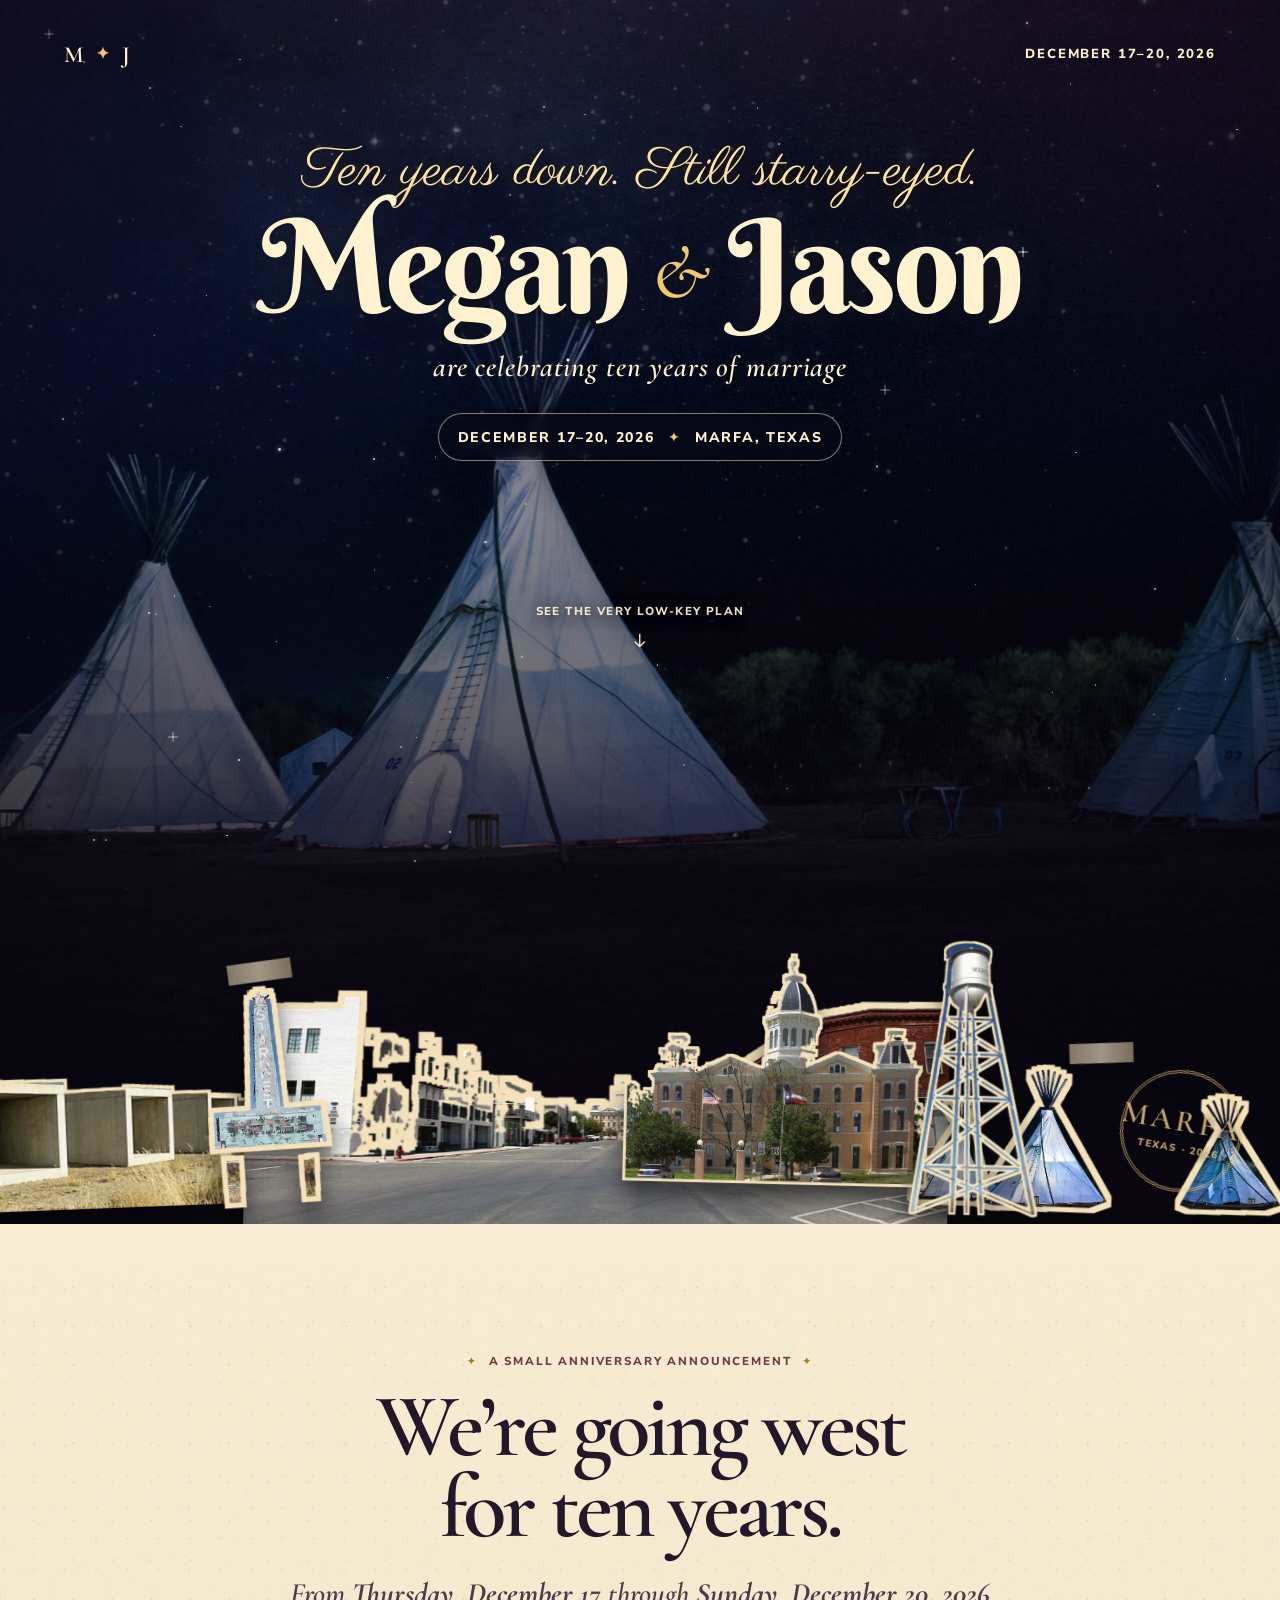
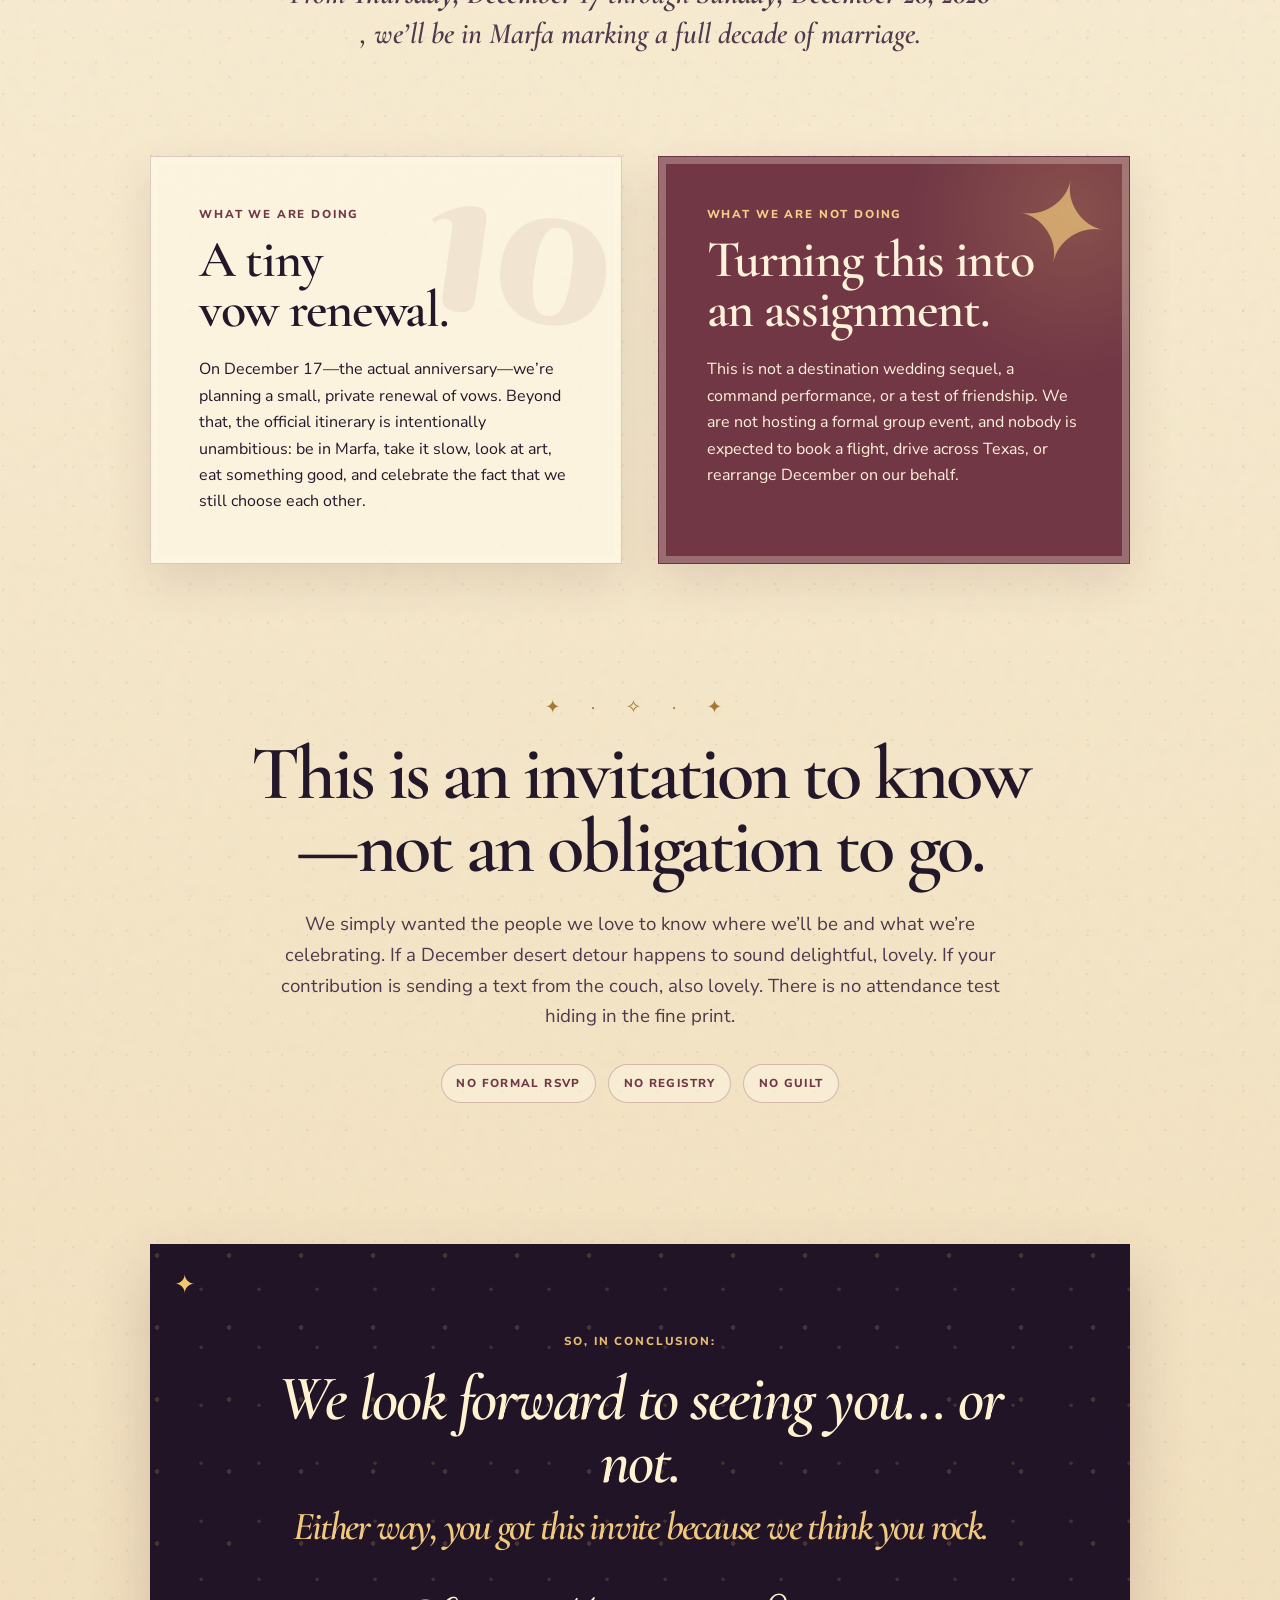
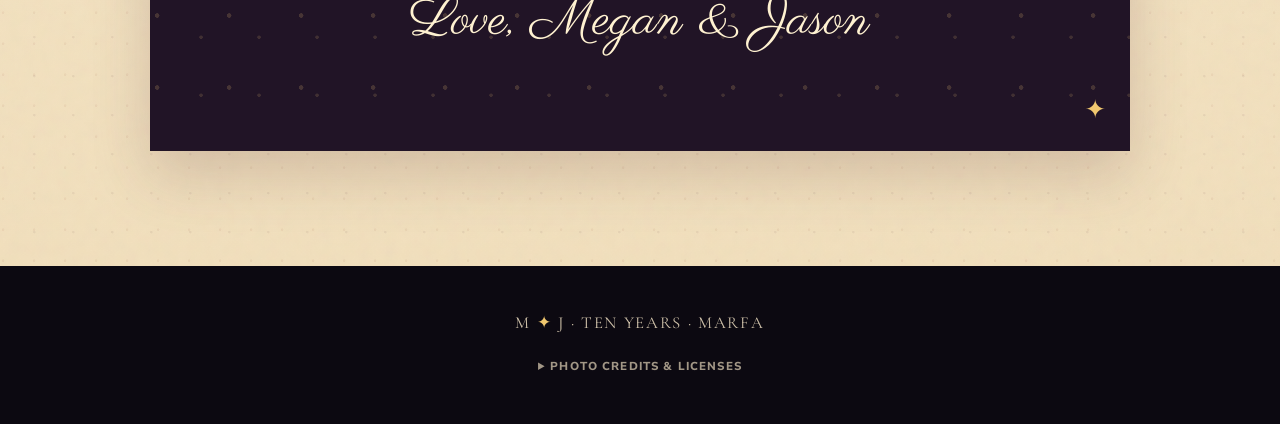
==== index.html @ 86a92922 "Add files via upload" ====
<!doctype html>
<html lang="en">
  <head>
    <meta charset="UTF-8" />
    <meta name="viewport" content="width=device-width, initial-scale=1" />
    <meta
      name="description"
      content="Megan and Jason are marking ten years of marriage in Marfa, Texas, December 17–20, 2026."
    />
    <meta name="theme-color" content="#090915" />
    <meta property="og:title" content="Megan + Jason — 10 Years" />
    <meta
      property="og:description"
      content="Ten years down. Still starry-eyed. December 17–20, 2026 in Marfa, Texas."
    />
    <meta property="og:type" content="website" />
    <title>Megan + Jason | Ten Years</title>

    <link rel="icon" href="assets/favicon.svg" type="image/svg+xml" />
    <link rel="preload" as="image" href="assets/marfa-night-sky.jpg" fetchpriority="high" />
    <link rel="preconnect" href="https://fonts.googleapis.com" />
    <link rel="preconnect" href="https://fonts.gstatic.com" crossorigin />
    <link
      href="https://fonts.googleapis.com/css2?family=Berkshire+Swash&family=Cormorant+Garamond:ital,wght@0,500;0,600;1,500;1,600&family=Nunito+Sans:wght@400;600;700;800&family=Parisienne&display=swap"
      rel="stylesheet"
    />
    <link rel="stylesheet" href="styles.css" />

    <noscript>
      <style>
        .landmark-stage .landmark,
        .landmark-stage .postcard-stamp,
        [data-reveal] {
          opacity: 1 !important;
          transform: none !important;
        }

        .landmark-hint {
          display: none !important;
        }
      </style>
    </noscript>
    <script src="script.js" defer></script>
  </head>
<body>
 <a class="skip-link" href="#announcement">
  Skip to the announcement
 </a>
 <div class="site-shell">
  <header aria-labelledby="hero-title" class="hero" id="top">
   <div aria-hidden="true" class="hero__photo">
   </div>
   <div aria-hidden="true" class="hero__veil">
   </div>
   <div aria-hidden="true" class="stars" id="stars">
   </div>
   <div aria-hidden="true" class="shooting-star-layer" id="shootingStarLayer">
   </div>
   <nav aria-label="Page navigation" class="mini-nav">
    <a aria-label="Megan and Jason, back to top" class="monogram" href="#top">
     M
     <span aria-hidden="true">
      ✦
     </span>
     J
    </a>
    <a class="mini-nav__date" href="#announcement">
     December 17&ndash;20, 2026
    </a>
   </nav>
   <div class="hero__copy">
    <p class="kicker">
     Ten years down. Still starry-eyed.
    </p>
    <h1 id="hero-title">
     <span>
      Megan
     </span>
     <span aria-hidden="true" class="ampersand">
      &amp;
     </span>
     <span>
      Jason
     </span>
    </h1>
    <p class="hero__subtitle">
     are celebrating ten years of marriage
    </p>
    <p class="date-pill">
     <span>
      December 17&ndash;20, 2026
     </span>
     <span aria-hidden="true" class="date-pill__star">
      ✦
     </span>
     <span>
      Marfa, Texas
     </span>
    </p>
   </div>
   <button class="scroll-cue" data-scroll-to="announcement" type="button">
    <span>
     See the very low-key plan
    </span>
    <svg aria-hidden="true" viewBox="0 0 24 24">
     <path d="M12 5v13M7 13l5 5 5-5">
     </path>
    </svg>
   </button>
   <div aria-label="A vintage postcard collage made from photographs of Marfa's concrete works, Stardust Motel sign, downtown, Presidio County Courthouse, water tower, and El Cosmico teepees." class="landmark-stage" id="landmarkStage" role="img">
    <p class="landmark-hint">
     Scroll a little. Marfa is shy.
    </p>
    <div aria-hidden="true" class="collage-haze">
    </div>
    <figure class="landmark landmark--concrete" style="--delay: 40ms; --rotation: -2.2deg; --enter-x: -120px; --enter-y: 42px;">
     <img alt="" decoding="async" height="355" src="assets/landmarks/concrete.webp" width="960"/>
    </figure>
    <figure class="landmark landmark--downtown" style="--delay: 150ms; --rotation: 0.7deg; --enter-x: 0px; --enter-y: 130px;">
     <img alt="" decoding="async" height="370" src="assets/landmarks/downtown.webp" width="960"/>
    </figure>
    <figure class="landmark landmark--stardust landmark--taped" style="--delay: 300ms; --rotation: -3.8deg; --enter-x: -55px; --enter-y: 120px;">
     <img alt="" decoding="async" height="426" src="assets/landmarks/stardust.webp" width="263"/>
    </figure>
    <figure class="landmark landmark--courthouse" style="--delay: 390ms; --rotation: 1.4deg; --enter-x: 35px; --enter-y: 105px;">
     <img alt="" decoding="async" height="876" src="assets/landmarks/courthouse.webp" width="1137"/>
    </figure>
    <figure class="landmark landmark--teepees landmark--taped" style="--delay: 500ms; --rotation: 2.1deg; --enter-x: 110px; --enter-y: 75px;">
     <img alt="" decoding="async" height="322" src="assets/landmarks/teepees.webp" width="736"/>
    </figure>
    <figure class="landmark landmark--water" style="--delay: 610ms; --rotation: 1.5deg; --enter-x: 70px; --enter-y: -90px;">
     <img alt="" decoding="async" height="1284" src="assets/landmarks/water-tower.webp" width="629"/>
    </figure>
    <div aria-hidden="true" class="postcard-stamp">
     <span>
      MARFA
     </span>
     <small>
      TEXAS &middot; 2026
     </small>
    </div>
   </div>
  </header>
  <main class="announcement" id="announcement">
   <div aria-hidden="true" class="paper-speckles">
   </div>
   <section class="announcement__intro content-wrap" data-reveal="">
    <p class="eyebrow">
     <span aria-hidden="true">
      ✦
     </span>
     A small anniversary announcement
     <span aria-hidden="true">
      ✦
     </span>
    </p>
    <h2>
     We&rsquo;re going west for ten years.
    </h2>
    <p class="lede">
     From
     <strong>
      Thursday, December 17
     </strong>
     through
     <strong>
      Sunday, December 20, 2026
     </strong>
     ,
            we&rsquo;ll be in Marfa marking a full decade of marriage.
    </p>
   </section>
   <section aria-label="Anniversary plans" class="plan-grid content-wrap">
    <article class="plan-card plan-card--yes" data-reveal="">
     <div aria-hidden="true" class="plan-card__number">
      10
     </div>
     <p class="plan-card__label">
      What we are doing
     </p>
     <h3>
      A tiny vow renewal.
     </h3>
     <p>
      On December 17&mdash;the actual anniversary&mdash;we&rsquo;re planning a small, private renewal of vows.
              Beyond that, the official itinerary is intentionally unambitious: be in Marfa, take it slow,
              look at art, eat something good, and celebrate the fact that we still choose each other.
     </p>
    </article>
    <article class="plan-card plan-card--no" data-reveal="">
     <div aria-hidden="true" class="plan-card__sparkle">
      ✦
     </div>
     <p class="plan-card__label">
      What we are not doing
     </p>
     <h3>
      Turning this into an assignment.
     </h3>
     <p>
      This is not a destination wedding sequel, a command performance, or a test of friendship.
              We are not hosting a formal group event, and nobody is expected to book a flight, drive across
              Texas, or rearrange December on our behalf.
     </p>
    </article>
   </section>
   <section class="no-pressure content-wrap" data-reveal="">
    <div aria-hidden="true" class="no-pressure__ornament">
     ✦ &middot; ✧ &middot; ✦
    </div>
    <h2>
     This is an invitation to know&mdash;not an obligation to go.
    </h2>
    <p>
     We simply wanted the people we love to know where we&rsquo;ll be and what we&rsquo;re celebrating.
            If a December desert detour happens to sound delightful, lovely. If your contribution is sending
            a text from the couch, also lovely. There is no attendance test hiding in the fine print.
    </p>
    <ul aria-label="No-pressure details" class="tiny-rules">
     <li>
      No formal RSVP
     </li>
     <li>
      No registry
     </li>
     <li>
      No guilt
     </li>
    </ul>
   </section>
   <section class="closing content-wrap" data-reveal="">
    <p class="closing__small">
     So, in conclusion:
    </p>
    <blockquote>
     We look forward to seeing you&hellip; or not.
     <span>
      Either way, you got this invite because we think you rock.
     </span>
    </blockquote>
    <p class="signature">
     Love, Megan &amp; Jason
    </p>
   </section>
  </main>
  <footer class="site-footer">
   <p class="footer-mark">
    M
    <span aria-hidden="true">
     ✦
    </span>
    J &middot; ten years &middot; Marfa
   </p>
   <details class="credits">
    <summary>
     Photo credits &amp; licenses
    </summary>
    <div class="credits__body">
     <p>
      The landmark photographs were cropped to their silhouettes, color-adjusted, and given a vintage paper border.
      The El Cosmico photograph was also cropped and darkened for the full-page night-sky background.
      Each adapted photograph remains available under the source image&rsquo;s listed license.
     </p>
     <ul>
      <li>
       Night sky and El Cosmico teepees:
       <a href="https://commons.wikimedia.org/wiki/File:El_Cosmico,_Marfa,_United_States_(Unsplash).jpg" rel="noreferrer" target="_blank">
        &ldquo;El Cosmico, Marfa&rdquo;
       </a>
       by Maher El Aridi,
       <a href="https://creativecommons.org/publicdomain/zero/1.0/" rel="noreferrer" target="_blank">
        CC0 1.0
       </a>
       .
      </li>
      <li>
       Stardust sign:
       <a href="https://commons.wikimedia.org/wiki/File:MarfaTX_StardustMotelSign.jpg" rel="noreferrer" target="_blank">
        &ldquo;MarfaTX StardustMotelSign&rdquo;
       </a>
       by Lars Plougmann,
       <a href="https://creativecommons.org/licenses/by-sa/2.0/" rel="noreferrer" target="_blank">
        CC BY-SA 2.0
       </a>
       .
      </li>
      <li>
       Highland Avenue:
       <a href="https://commons.wikimedia.org/wiki/File:Marfa_TX_-_Highland_Ave.jpg" rel="noreferrer" target="_blank">
        &ldquo;Marfa TX &ndash; Highland Ave&rdquo;
       </a>
       by Matthew Rutledge,
       <a href="https://creativecommons.org/licenses/by/2.0/" rel="noreferrer" target="_blank">
        CC BY 2.0
       </a>
       .
      </li>
      <li>
       Concrete works:
       <a href="https://commons.wikimedia.org/wiki/File:Blocks.jpg" rel="noreferrer" target="_blank">
        &ldquo;Blocks&rdquo;
       </a>
       by Jgc3,
       <a href="https://creativecommons.org/licenses/by-sa/3.0/" rel="noreferrer" target="_blank">
        CC BY-SA 3.0
       </a>
       .
      </li>
      <li>
       Presidio County Courthouse:
       <a href="https://commons.wikimedia.org/wiki/File:Marfa_courthouse.jpg" rel="noreferrer" target="_blank">
        &ldquo;Marfa courthouse&rdquo;
       </a>
       by Talshiarr,
       <a href="https://creativecommons.org/licenses/by-sa/2.5/" rel="noreferrer" target="_blank">
        CC BY-SA 2.5
       </a>
       .
      </li>
      <li>
       Water tower:
       <a href="https://commons.wikimedia.org/wiki/File:Marfa_Watertower_-_panoramio.jpg" rel="noreferrer" target="_blank">
        &ldquo;Marfa Watertower&rdquo;
       </a>
       by Todd Dwyer,
       <a href="https://creativecommons.org/licenses/by-sa/3.0/" rel="noreferrer" target="_blank">
        CC BY-SA 3.0
       </a>
       .
      </li>
     </ul>
    </div>
   </details>
  </footer>
 </div>
</body>

</html>
---- styles.css ----
:root {
  --night: #090915;
  --night-soft: #151126;
  --ink: #23172a;
  --ink-soft: #4f394c;
  --paper: #f1dfbd;
  --paper-light: #f8edd4;
  --paper-dark: #d5b687;
  --rose: #b95e66;
  --rose-deep: #713745;
  --gold: #f1c86f;
  --cream: #fff2d1;
  --blue: #9fb8d7;
  --pointer-x: 0px;
  --pointer-y: 0px;
  --sky-shift: 0px;
  --hero-copy-shift: 0px;
  --hero-copy-opacity: 1;
  --cue-opacity: 1;
}

*,
*::before,
*::after {
  box-sizing: border-box;
}

html {
  scroll-behavior: smooth;
  background: var(--night);
}

body {
  margin: 0;
  min-width: 320px;
  color: var(--cream);
  background: var(--night);
  font-family: "Nunito Sans", system-ui, -apple-system, BlinkMacSystemFont, "Segoe UI", sans-serif;
  font-size: 1rem;
  line-height: 1.65;
  text-rendering: optimizeLegibility;
}

button,
a {
  color: inherit;
}

a {
  text-underline-offset: 0.18em;
}

img,
svg {
  display: block;
  max-width: 100%;
}

::selection {
  color: var(--ink);
  background: var(--gold);
}

.skip-link {
  position: fixed;
  z-index: 100;
  top: 0.75rem;
  left: 0.75rem;
  padding: 0.65rem 0.9rem;
  border-radius: 999px;
  color: var(--ink);
  background: var(--paper-light);
  font-weight: 800;
  text-decoration: none;
  transform: translateY(-180%);
  transition: transform 180ms ease;
}

.skip-link:focus {
  transform: translateY(0);
}

.site-shell {
  overflow: clip;
  background: var(--night);
}

/* ---------- Hero ---------- */

.hero {
  position: relative;
  isolation: isolate;
  min-height: 136svh;
  overflow: hidden;
  background: var(--night);
}

.hero__photo,
.hero__veil,
.stars,
.shooting-star-layer {
  position: absolute;
  inset: 0;
}

.hero__photo {
  z-index: -5;
  inset: -5.5%;
  background-image: url("assets/marfa-night-sky.jpg");
  background-repeat: no-repeat;
  background-position: center 43%;
  background-size: cover;
  transform: translate3d(var(--pointer-x), calc(var(--pointer-y) + var(--sky-shift)), 0) scale(1.085);
  transform-origin: center;
  will-change: transform;
}

.hero__veil {
  z-index: -4;
  background:
    radial-gradient(circle at 50% 25%, rgba(23, 27, 60, 0.05) 0, rgba(7, 7, 20, 0.14) 42%, rgba(6, 4, 13, 0.68) 100%),
    linear-gradient(180deg, rgba(4, 5, 17, 0.06) 0%, rgba(7, 6, 16, 0.06) 42%, rgba(12, 7, 18, 0.58) 72%, #090711 100%);
}

.hero__veil::after {
  content: "";
  position: absolute;
  inset: 0;
  opacity: 0.12;
  background-image: url("data:image/svg+xml,%3Csvg viewBox='0 0 180 180' xmlns='http://www.w3.org/2000/svg'%3E%3Cfilter id='n'%3E%3CfeTurbulence type='fractalNoise' baseFrequency='.88' numOctaves='2' stitchTiles='stitch'/%3E%3C/filter%3E%3Crect width='100%25' height='100%25' filter='url(%23n)' opacity='.2'/%3E%3C/svg%3E");
  mix-blend-mode: soft-light;
  pointer-events: none;
}

.stars {
  z-index: -2;
  overflow: hidden;
  pointer-events: none;
}

.star {
  position: absolute;
  width: var(--size);
  height: var(--size);
  border-radius: 50%;
  opacity: var(--opacity);
  background: rgba(255, 250, 232, 0.96);
  box-shadow:
    0 0 5px rgba(255, 238, 196, 0.9),
    0 0 13px rgba(188, 203, 255, 0.45);
  animation: twinkle var(--duration) ease-in-out var(--delay) infinite;
}

.star--cross::before,
.star--cross::after {
  content: "";
  position: absolute;
  top: 50%;
  left: 50%;
  border-radius: 999px;
  background: rgba(255, 247, 220, 0.8);
  transform: translate(-50%, -50%);
}

.star--cross::before {
  width: 10px;
  height: 1px;
}

.star--cross::after {
  width: 1px;
  height: 10px;
}

@keyframes twinkle {
  0%,
  100% {
    opacity: var(--opacity-low);
    transform: scale(0.82);
  }
  48% {
    opacity: var(--opacity);
    transform: scale(1.35);
  }
  62% {
    opacity: var(--opacity-mid);
    transform: scale(0.96);
  }
}

.shooting-star-layer {
  z-index: -1;
  overflow: hidden;
  pointer-events: none;
}

.shooting-star {
  position: absolute;
  top: var(--top);
  left: var(--left);
  width: clamp(90px, 12vw, 180px);
  height: 2px;
  border-radius: 999px;
  opacity: 0;
  background: linear-gradient(90deg, rgba(255, 255, 255, 0), rgba(255, 245, 213, 0.96));
  filter: drop-shadow(0 0 5px rgba(255, 238, 196, 0.72));
  transform: rotate(-28deg) translate3d(0, 0, 0);
  transform-origin: right center;
  animation: shoot var(--shoot-duration) linear forwards;
}

.shooting-star::after {
  content: "";
  position: absolute;
  top: 50%;
  right: -2px;
  width: 5px;
  height: 5px;
  border-radius: 50%;
  background: #fff8db;
  box-shadow: 0 0 10px #fff4c9;
  transform: translateY(-50%);
}

@keyframes shoot {
  0% {
    opacity: 0;
    transform: rotate(-28deg) translate3d(0, 0, 0) scaleX(0.35);
  }
  10% {
    opacity: 1;
  }
  70% {
    opacity: 0.9;
  }
  100% {
    opacity: 0;
    transform: rotate(-28deg) translate3d(-48vw, 30vw, 0) scaleX(1.1);
  }
}

.mini-nav {
  position: absolute;
  z-index: 20;
  top: 0;
  left: 0;
  display: flex;
  width: 100%;
  align-items: center;
  justify-content: space-between;
  padding: clamp(1.25rem, 3vw, 2.25rem) clamp(1.25rem, 5vw, 4.75rem);
}

.monogram,
.mini-nav__date {
  text-decoration: none;
  text-shadow: 0 2px 18px rgba(0, 0, 0, 0.62);
}

.monogram {
  display: inline-flex;
  align-items: center;
  gap: 0.55rem;
  font-family: "Cormorant Garamond", Georgia, serif;
  font-size: clamp(1.15rem, 1.8vw, 1.45rem);
  font-weight: 600;
  letter-spacing: 0.16em;
}

.monogram span {
  color: var(--gold);
  font-size: 0.68em;
}

.mini-nav__date {
  font-size: clamp(0.7rem, 1.2vw, 0.82rem);
  font-weight: 800;
  letter-spacing: 0.14em;
  text-transform: uppercase;
}

.hero__copy {
  position: absolute;
  z-index: 9;
  top: clamp(7rem, 16vh, 10.5rem);
  left: 50%;
  width: min(92vw, 920px);
  text-align: center;
  opacity: var(--hero-copy-opacity);
  transform: translate3d(-50%, var(--hero-copy-shift), 0);
  transition: opacity 80ms linear;
}

.kicker {
  margin: 0 0 0.5rem;
  color: #ffe3a4;
  font-family: "Parisienne", cursive;
  font-size: clamp(2rem, 4.2vw, 3.8rem);
  line-height: 1.05;
  text-shadow:
    0 2px 18px rgba(0, 0, 0, 0.78),
    0 0 24px rgba(231, 190, 105, 0.28);
}

.hero h1 {
  display: flex;
  align-items: center;
  justify-content: center;
  gap: clamp(0.5rem, 2vw, 1.5rem);
  margin: 0;
  font-family: "Berkshire Swash", Georgia, serif;
  font-size: clamp(4.25rem, 10.2vw, 9rem);
  font-weight: 400;
  letter-spacing: -0.035em;
  line-height: 0.9;
  text-wrap: balance;
  text-shadow:
    0 4px 26px rgba(0, 0, 0, 0.72),
    0 0 34px rgba(163, 174, 220, 0.18);
}

.ampersand {
  color: var(--gold);
  font-family: "Cormorant Garamond", Georgia, serif;
  font-size: 0.58em;
  font-style: italic;
  font-weight: 500;
  transform: translateY(0.08em);
}

.hero__subtitle {
  margin: 1.05rem 0 0;
  font-family: "Cormorant Garamond", Georgia, serif;
  font-size: clamp(1.25rem, 2.25vw, 1.8rem);
  font-style: italic;
  font-weight: 600;
  letter-spacing: 0.03em;
  text-shadow: 0 2px 18px rgba(0, 0, 0, 0.72);
}

.date-pill {
  display: inline-flex;
  align-items: center;
  justify-content: center;
  gap: 0.85rem;
  margin: 1.45rem 0 0;
  padding: 0.7rem 1.15rem;
  border: 1px solid rgba(255, 239, 202, 0.5);
  border-radius: 999px;
  background: rgba(10, 8, 22, 0.43);
  box-shadow: 0 10px 32px rgba(0, 0, 0, 0.18);
  backdrop-filter: blur(7px);
  font-size: clamp(0.72rem, 1.3vw, 0.88rem);
  font-weight: 800;
  letter-spacing: 0.12em;
  text-transform: uppercase;
}

.date-pill__star {
  color: var(--gold);
}

.scroll-cue {
  position: absolute;
  z-index: 12;
  top: min(66svh, 44rem);
  left: 50%;
  display: grid;
  justify-items: center;
  gap: 0.55rem;
  border: 0;
  padding: 0.5rem;
  color: rgba(255, 241, 211, 0.92);
  background: transparent;
  cursor: pointer;
  opacity: var(--cue-opacity);
  transform: translateX(-50%);
  font: inherit;
  font-size: 0.72rem;
  font-weight: 800;
  letter-spacing: 0.12em;
  text-transform: uppercase;
  text-shadow: 0 2px 16px #000;
}

.scroll-cue svg {
  width: 22px;
  fill: none;
  stroke: currentColor;
  stroke-linecap: round;
  stroke-linejoin: round;
  stroke-width: 1.6;
  animation: cue-bob 2.2s ease-in-out infinite;
}

@keyframes cue-bob {
  0%,
  100% {
    transform: translateY(0);
  }
  50% {
    transform: translateY(7px);
  }
}

/* ---------- Photographic collage ---------- */

.landmark-stage {
  position: absolute;
  z-index: 7;
  right: 0;
  bottom: -0.4rem;
  left: 0;
  height: clamp(390px, 43vw, 620px);
  pointer-events: none;
}

.collage-haze {
  position: absolute;
  right: -5%;
  bottom: -18%;
  left: -5%;
  height: 55%;
  opacity: 0.85;
  background: radial-gradient(ellipse at 50% 100%, rgba(22, 11, 19, 0.95) 0%, rgba(13, 8, 17, 0.72) 48%, rgba(13, 8, 17, 0) 78%);
}

.landmark-hint {
  position: absolute;
  z-index: 20;
  top: 2.25rem;
  left: 50%;
  margin: 0;
  color: rgba(255, 235, 196, 0.7);
  font-family: "Cormorant Garamond", Georgia, serif;
  font-size: 0.92rem;
  font-style: italic;
  letter-spacing: 0.05em;
  opacity: 0.92;
  transform: translateX(-50%);
  transition: opacity 500ms ease;
}

.landmark-stage.is-revealed .landmark-hint {
  opacity: 0;
}

.landmark {
  position: absolute;
  margin: 0;
  opacity: 0;
  filter: drop-shadow(0 14px 11px rgba(0, 0, 0, 0.54));
  transform: translate3d(var(--enter-x), var(--enter-y), 0) rotate(calc(var(--rotation) * 1.8)) scale(0.92);
  transform-origin: 50% 100%;
  transition:
    opacity 720ms cubic-bezier(0.2, 0.8, 0.2, 1) var(--delay),
    transform 920ms cubic-bezier(0.16, 1, 0.3, 1) var(--delay);
  will-change: opacity, transform;
}

.landmark-stage.is-revealed .landmark {
  opacity: 1;
  transform: translate3d(0, 0, 0) rotate(var(--rotation)) scale(1);
}

.landmark img {
  width: 100%;
  height: auto;
  user-select: none;
}

.landmark--concrete {
  z-index: 2;
  bottom: 4.5%;
  left: -2.5%;
  width: clamp(280px, 31vw, 500px);
}

.landmark--downtown {
  z-index: 3;
  bottom: -2.5%;
  left: 19%;
  width: clamp(480px, 55vw, 860px);
}

.landmark--stardust {
  z-index: 8;
  bottom: 1.5%;
  left: 15.5%;
  width: clamp(105px, 12.2vw, 188px);
}

.landmark--courthouse {
  z-index: 6;
  bottom: 7%;
  left: 48%;
  width: clamp(250px, 25vw, 405px);
}

.landmark--teepees {
  z-index: 5;
  right: -1.5%;
  bottom: 0;
  width: clamp(330px, 32vw, 515px);
}

.landmark--water {
  z-index: 9;
  right: 18.5%;
  bottom: 1.5%;
  width: clamp(108px, 11vw, 174px);
}

.landmark--taped::before {
  content: "";
  position: absolute;
  z-index: 2;
  top: -0.5rem;
  left: 50%;
  width: clamp(34px, 5vw, 66px);
  height: clamp(11px, 1.6vw, 20px);
  opacity: 0.68;
  background: linear-gradient(90deg, rgba(250, 227, 184, 0.75), rgba(255, 242, 211, 0.9), rgba(242, 214, 164, 0.72));
  box-shadow: 0 1px 4px rgba(42, 26, 30, 0.22);
  transform: translateX(-50%) rotate(-4deg);
}

.landmark--stardust img {
  animation: stardust-flicker 8.5s steps(1, end) infinite;
}

@keyframes stardust-flicker {
  0%,
  10%,
  12%,
  20%,
  22%,
  68%,
  70%,
  100% {
    filter: brightness(1) saturate(0.98) drop-shadow(0 0 0 rgba(255, 199, 119, 0));
  }
  11%,
  21%,
  69% {
    filter: brightness(1.34) saturate(1.22) drop-shadow(0 0 9px rgba(255, 199, 119, 0.82));
  }
  71% {
    filter: brightness(0.82) saturate(0.8);
  }
}

.postcard-stamp {
  position: absolute;
  z-index: 11;
  right: clamp(1rem, 3vw, 3rem);
  bottom: clamp(1.2rem, 3vw, 2.6rem);
  display: grid;
  justify-items: center;
  width: clamp(94px, 9.5vw, 142px);
  aspect-ratio: 1;
  place-content: center;
  border: 3px double rgba(239, 198, 111, 0.7);
  border-radius: 50%;
  color: rgba(244, 207, 132, 0.78);
  font-family: "Cormorant Garamond", Georgia, serif;
  line-height: 1;
  text-align: center;
  text-shadow: 0 2px 8px #000;
  opacity: 0;
  transform: rotate(10deg) scale(0.75);
  transition:
    opacity 700ms ease 780ms,
    transform 900ms cubic-bezier(0.16, 1, 0.3, 1) 780ms;
}

.landmark-stage.is-revealed .postcard-stamp {
  opacity: 1;
  transform: rotate(10deg) scale(1);
}

.postcard-stamp span {
  font-size: clamp(1.25rem, 2.4vw, 2rem);
  font-weight: 600;
  letter-spacing: 0.1em;
}

.postcard-stamp small {
  margin-top: 0.4rem;
  font-family: "Nunito Sans", sans-serif;
  font-size: clamp(0.48rem, 0.78vw, 0.65rem);
  font-weight: 800;
  letter-spacing: 0.12em;
}

/* ---------- Paper announcement ---------- */

.announcement {
  position: relative;
  isolation: isolate;
  overflow: hidden;
  padding: clamp(6.5rem, 10vw, 10rem) 1.25rem clamp(6rem, 9vw, 9rem);
  color: var(--ink);
  background:
    radial-gradient(circle at 10% 15%, rgba(168, 102, 86, 0.09) 0 1px, transparent 1.5px),
    radial-gradient(circle at 88% 62%, rgba(106, 68, 72, 0.08) 0 1px, transparent 1.5px),
    linear-gradient(180deg, var(--paper-light), var(--paper));
  background-size: 31px 31px, 39px 39px, auto;
}

.announcement::before {
  content: "";
  position: absolute;
  z-index: 2;
  top: -28px;
  right: -2%;
  left: -2%;
  height: 68px;
  background: var(--paper-light);
  clip-path: polygon(0 36%, 2% 25%, 4% 42%, 6% 23%, 8% 39%, 10% 21%, 12% 42%, 14% 24%, 16% 37%, 18% 20%, 20% 40%, 22% 25%, 24% 43%, 26% 22%, 28% 38%, 30% 24%, 32% 41%, 34% 21%, 36% 39%, 38% 25%, 40% 42%, 42% 20%, 44% 38%, 46% 23%, 48% 41%, 50% 22%, 52% 39%, 54% 24%, 56% 42%, 58% 21%, 60% 38%, 62% 25%, 64% 40%, 66% 22%, 68% 41%, 70% 23%, 72% 39%, 74% 21%, 76% 42%, 78% 24%, 80% 38%, 82% 22%, 84% 40%, 86% 24%, 88% 42%, 90% 21%, 92% 39%, 94% 23%, 96% 41%, 98% 24%, 100% 36%, 100% 100%, 0 100%);
}

.paper-speckles {
  position: absolute;
  inset: 0;
  z-index: -1;
  opacity: 0.14;
  background-image: url("data:image/svg+xml,%3Csvg viewBox='0 0 160 160' xmlns='http://www.w3.org/2000/svg'%3E%3Cfilter id='n'%3E%3CfeTurbulence type='fractalNoise' baseFrequency='.62' numOctaves='3' stitchTiles='stitch'/%3E%3C/filter%3E%3Crect width='100%25' height='100%25' filter='url(%23n)' opacity='.26'/%3E%3C/svg%3E");
  mix-blend-mode: multiply;
  pointer-events: none;
}

.content-wrap {
  width: min(100%, 980px);
  margin-inline: auto;
}

.announcement__intro {
  text-align: center;
}

.eyebrow,
.plan-card__label,
.closing__small {
  font-size: 0.72rem;
  font-weight: 800;
  letter-spacing: 0.16em;
  text-transform: uppercase;
}

.eyebrow {
  margin: 0 0 1rem;
  color: var(--rose-deep);
}

.eyebrow span {
  color: #a47b34;
  margin-inline: 0.35rem;
}

.announcement h2,
.plan-card h3 {
  font-family: "Cormorant Garamond", Georgia, serif;
  text-wrap: balance;
}

.announcement__intro h2 {
  max-width: 820px;
  margin: 0 auto;
  color: var(--ink);
  font-size: clamp(3rem, 7vw, 5.8rem);
  font-weight: 600;
  letter-spacing: -0.045em;
  line-height: 0.9;
}

.lede {
  max-width: 700px;
  margin: 1.6rem auto 0;
  color: var(--ink-soft);
  font-family: "Cormorant Garamond", Georgia, serif;
  font-size: clamp(1.35rem, 2.5vw, 1.85rem);
  font-style: italic;
  font-weight: 600;
  line-height: 1.35;
}

.plan-grid {
  display: grid;
  grid-template-columns: repeat(2, minmax(0, 1fr));
  gap: clamp(1.25rem, 3vw, 2.2rem);
  margin-top: clamp(4.5rem, 8vw, 7rem);
}

.plan-card {
  position: relative;
  min-height: 100%;
  padding: clamp(2rem, 4vw, 3rem);
  overflow: hidden;
  border: 1px solid rgba(78, 43, 52, 0.2);
  box-shadow:
    0 18px 42px rgba(82, 52, 46, 0.12),
    inset 0 0 0 7px rgba(255, 247, 225, 0.28);
}

.plan-card--yes {
  background: rgba(255, 248, 231, 0.72);
  transform: rotate(-0.55deg);
}

.plan-card--no {
  color: #fff2da;
  background:
    radial-gradient(circle at 88% 14%, rgba(244, 196, 113, 0.18), transparent 30%),
    var(--rose-deep);
  transform: rotate(0.65deg);
}

.plan-card__number {
  position: absolute;
  top: -1rem;
  right: 0.35rem;
  color: rgba(120, 62, 69, 0.08);
  font-family: "Berkshire Swash", Georgia, serif;
  font-size: clamp(8rem, 17vw, 13rem);
  line-height: 1;
  transform: rotate(8deg);
}

.plan-card__sparkle {
  position: absolute;
  top: 0.8rem;
  right: 1.3rem;
  color: rgba(248, 209, 128, 0.66);
  font-size: clamp(4rem, 9vw, 7rem);
  line-height: 1;
  transform: rotate(12deg);
}

.plan-card__label {
  position: relative;
  margin: 0 0 0.65rem;
  color: var(--rose-deep);
}

.plan-card--no .plan-card__label {
  color: #f4cf88;
}

.plan-card h3 {
  position: relative;
  margin: 0;
  font-size: clamp(2rem, 4.2vw, 3.25rem);
  font-weight: 600;
  letter-spacing: -0.025em;
  line-height: 0.98;
}

.plan-card p:last-child {
  position: relative;
  margin: 1.25rem 0 0;
  font-size: 1rem;
}

.no-pressure {
  max-width: 840px;
  margin-top: clamp(5rem, 10vw, 9rem);
  text-align: center;
}

.no-pressure__ornament {
  color: #a27a32;
  font-size: 1.15rem;
  letter-spacing: 0.7em;
}

.no-pressure h2 {
  margin: 1rem 0 0;
  font-size: clamp(2.75rem, 6vw, 4.85rem);
  font-weight: 600;
  letter-spacing: -0.04em;
  line-height: 0.95;
}

.no-pressure > p {
  max-width: 720px;
  margin: 1.55rem auto 0;
  color: var(--ink-soft);
  font-size: clamp(1.02rem, 1.8vw, 1.17rem);
}

.tiny-rules {
  display: flex;
  flex-wrap: wrap;
  justify-content: center;
  gap: 0.75rem;
  margin: 2rem 0 0;
  padding: 0;
  list-style: none;
}

.tiny-rules li {
  padding: 0.55rem 0.9rem;
  border: 1px solid rgba(113, 55, 69, 0.28);
  border-radius: 999px;
  color: var(--rose-deep);
  background: rgba(255, 248, 230, 0.46);
  font-size: 0.72rem;
  font-weight: 800;
  letter-spacing: 0.12em;
  text-transform: uppercase;
}

.closing {
  position: relative;
  margin-top: clamp(5.5rem, 11vw, 9rem);
  padding: clamp(3rem, 7vw, 5.5rem) clamp(1.5rem, 7vw, 5.5rem);
  color: var(--cream);
  background:
    radial-gradient(circle at 10% 16%, rgba(244, 203, 121, 0.18) 0 2px, transparent 2.5px),
    radial-gradient(circle at 88% 78%, rgba(244, 203, 121, 0.15) 0 1.5px, transparent 2px),
    #211426;
  background-size: 72px 72px, 58px 58px, auto;
  box-shadow: 0 24px 55px rgba(80, 45, 51, 0.19);
  text-align: center;
  transform: rotate(-0.35deg);
}

.closing::before,
.closing::after {
  content: "✦";
  position: absolute;
  color: var(--gold);
  font-size: clamp(1.2rem, 2vw, 1.8rem);
}

.closing::before {
  top: 1.25rem;
  left: 1.5rem;
}

.closing::after {
  right: 1.5rem;
  bottom: 1.25rem;
}

.closing__small {
  margin: 0;
  color: #e7bd71;
}

.closing blockquote {
  max-width: 820px;
  margin: 1.1rem auto 0;
  font-family: "Cormorant Garamond", Georgia, serif;
  font-size: clamp(2.4rem, 5vw, 4.4rem);
  font-style: italic;
  font-weight: 600;
  letter-spacing: -0.035em;
  line-height: 0.98;
}

.closing blockquote span {
  display: block;
  margin-top: 0.65rem;
  color: #f0c97f;
  font-size: 0.62em;
  line-height: 1.15;
}

.signature {
  margin: 1.8rem 0 0;
  color: var(--cream);
  font-family: "Parisienne", cursive;
  font-size: clamp(2.2rem, 4vw, 3.4rem);
}

[data-reveal] {
  opacity: 0;
  transform: translateY(26px);
  transition:
    opacity 720ms ease,
    transform 820ms cubic-bezier(0.16, 1, 0.3, 1);
}

[data-reveal].is-visible {
  opacity: 1;
  transform: translateY(0);
}

/* ---------- Footer & credits ---------- */

.site-footer {
  padding: 2.7rem 1.25rem 3rem;
  color: rgba(255, 239, 207, 0.8);
  background: #0c0911;
  text-align: center;
}

.footer-mark {
  margin: 0;
  font-family: "Cormorant Garamond", Georgia, serif;
  font-size: 1.05rem;
  letter-spacing: 0.1em;
  text-transform: uppercase;
}

.footer-mark span {
  color: var(--gold);
}

.credits {
  width: min(100%, 900px);
  margin: 1.25rem auto 0;
  text-align: left;
}

.credits summary {
  width: fit-content;
  margin-inline: auto;
  color: rgba(255, 239, 207, 0.62);
  cursor: pointer;
  font-size: 0.72rem;
  font-weight: 800;
  letter-spacing: 0.1em;
  text-transform: uppercase;
}

.credits__body {
  margin-top: 1.25rem;
  padding: 1.3rem 1.5rem;
  border: 1px solid rgba(255, 232, 191, 0.12);
  border-radius: 0.65rem;
  color: rgba(255, 239, 207, 0.68);
  background: rgba(255, 255, 255, 0.025);
  font-size: 0.75rem;
  line-height: 1.55;
}

.credits__body p {
  margin: 0 0 0.75rem;
}

.credits__body ul {
  display: grid;
  gap: 0.45rem;
  margin: 0;
  padding-left: 1.15rem;
}

.credits__body a {
  color: #f0cc83;
}

/* ---------- Responsive ---------- */

@media (max-width: 980px) {
  .hero {
    min-height: 132svh;
  }

  .landmark-stage {
    height: clamp(410px, 55vw, 540px);
  }

  .landmark--concrete {
    left: -8%;
    width: clamp(260px, 40vw, 420px);
  }

  .landmark--downtown {
    left: 13%;
    width: clamp(500px, 72vw, 720px);
  }

  .landmark--stardust {
    left: 11%;
    width: clamp(100px, 16vw, 150px);
  }

  .landmark--courthouse {
    left: 49%;
    width: clamp(235px, 31vw, 340px);
  }

  .landmark--teepees {
    right: -10%;
    width: clamp(300px, 42vw, 430px);
  }

  .landmark--water {
    right: 14%;
    width: clamp(100px, 14vw, 145px);
  }
}

@media (max-width: 760px) {
  .hero {
    min-height: 137svh;
  }

  .mini-nav__date {
    display: none;
  }

  .hero__copy {
    top: 7.2rem;
  }

  .kicker {
    font-size: clamp(2.15rem, 9vw, 3rem);
  }

  .hero h1 {
    display: grid;
    gap: 0;
    font-size: clamp(4.1rem, 18vw, 6.5rem);
    line-height: 0.76;
  }

  .hero h1 .ampersand {
    margin-block: 0.1em;
    font-size: 0.45em;
  }

  .hero__subtitle {
    margin-top: 1.3rem;
  }

  .date-pill {
    flex-direction: column;
    gap: 0.2rem;
    padding: 0.65rem 1.2rem;
  }

  .date-pill__star {
    display: none;
  }

  .scroll-cue {
    top: 66svh;
  }

  .landmark-stage {
    height: 510px;
  }

  .landmark-hint {
    top: 0.8rem;
    font-size: 0.78rem;
  }

  .landmark--concrete {
    bottom: 6%;
    left: -27%;
    width: 66vw;
    min-width: 260px;
  }

  .landmark--downtown {
    bottom: -1%;
    left: -16%;
    width: 128vw;
    min-width: 620px;
  }

  .landmark--stardust {
    bottom: 5%;
    left: 7%;
    width: 24vw;
    min-width: 92px;
    max-width: 125px;
  }

  .landmark--courthouse {
    bottom: 14%;
    left: 42%;
    width: 48vw;
    min-width: 205px;
  }

  .landmark--teepees {
    right: -24%;
    bottom: 2%;
    width: 69vw;
    min-width: 285px;
  }

  .landmark--water {
    right: 4%;
    bottom: 6%;
    width: 19vw;
    min-width: 84px;
    max-width: 112px;
  }

  .postcard-stamp {
    right: 0.65rem;
    bottom: 1.1rem;
    width: 88px;
  }

  .plan-grid {
    grid-template-columns: 1fr;
  }

  .plan-card--yes,
  .plan-card--no {
    transform: none;
  }
}

@media (max-width: 480px) {
  .hero {
    min-height: 142svh;
  }

  .hero__copy {
    top: 6.7rem;
  }

  .hero h1 {
    font-size: clamp(3.75rem, 19vw, 5.4rem);
  }

  .hero__subtitle {
    max-width: 270px;
    margin-inline: auto;
  }

  .scroll-cue {
    top: 69svh;
  }

  .landmark-stage {
    height: 470px;
  }

  .landmark--courthouse {
    left: 38%;
  }

  .postcard-stamp {
    display: none;
  }

  .announcement {
    padding-inline: 1rem;
  }

  .plan-card {
    padding: 2rem 1.4rem;
  }

  .closing {
    padding-inline: 1.2rem;
  }
}

@media (prefers-reduced-motion: reduce) {
  html {
    scroll-behavior: auto;
  }

  *,
  *::before,
  *::after {
    scroll-behavior: auto !important;
    animation-duration: 0.01ms !important;
    animation-iteration-count: 1 !important;
    transition-duration: 0.01ms !important;
  }

  .hero__photo {
    transform: scale(1.085);
  }
}
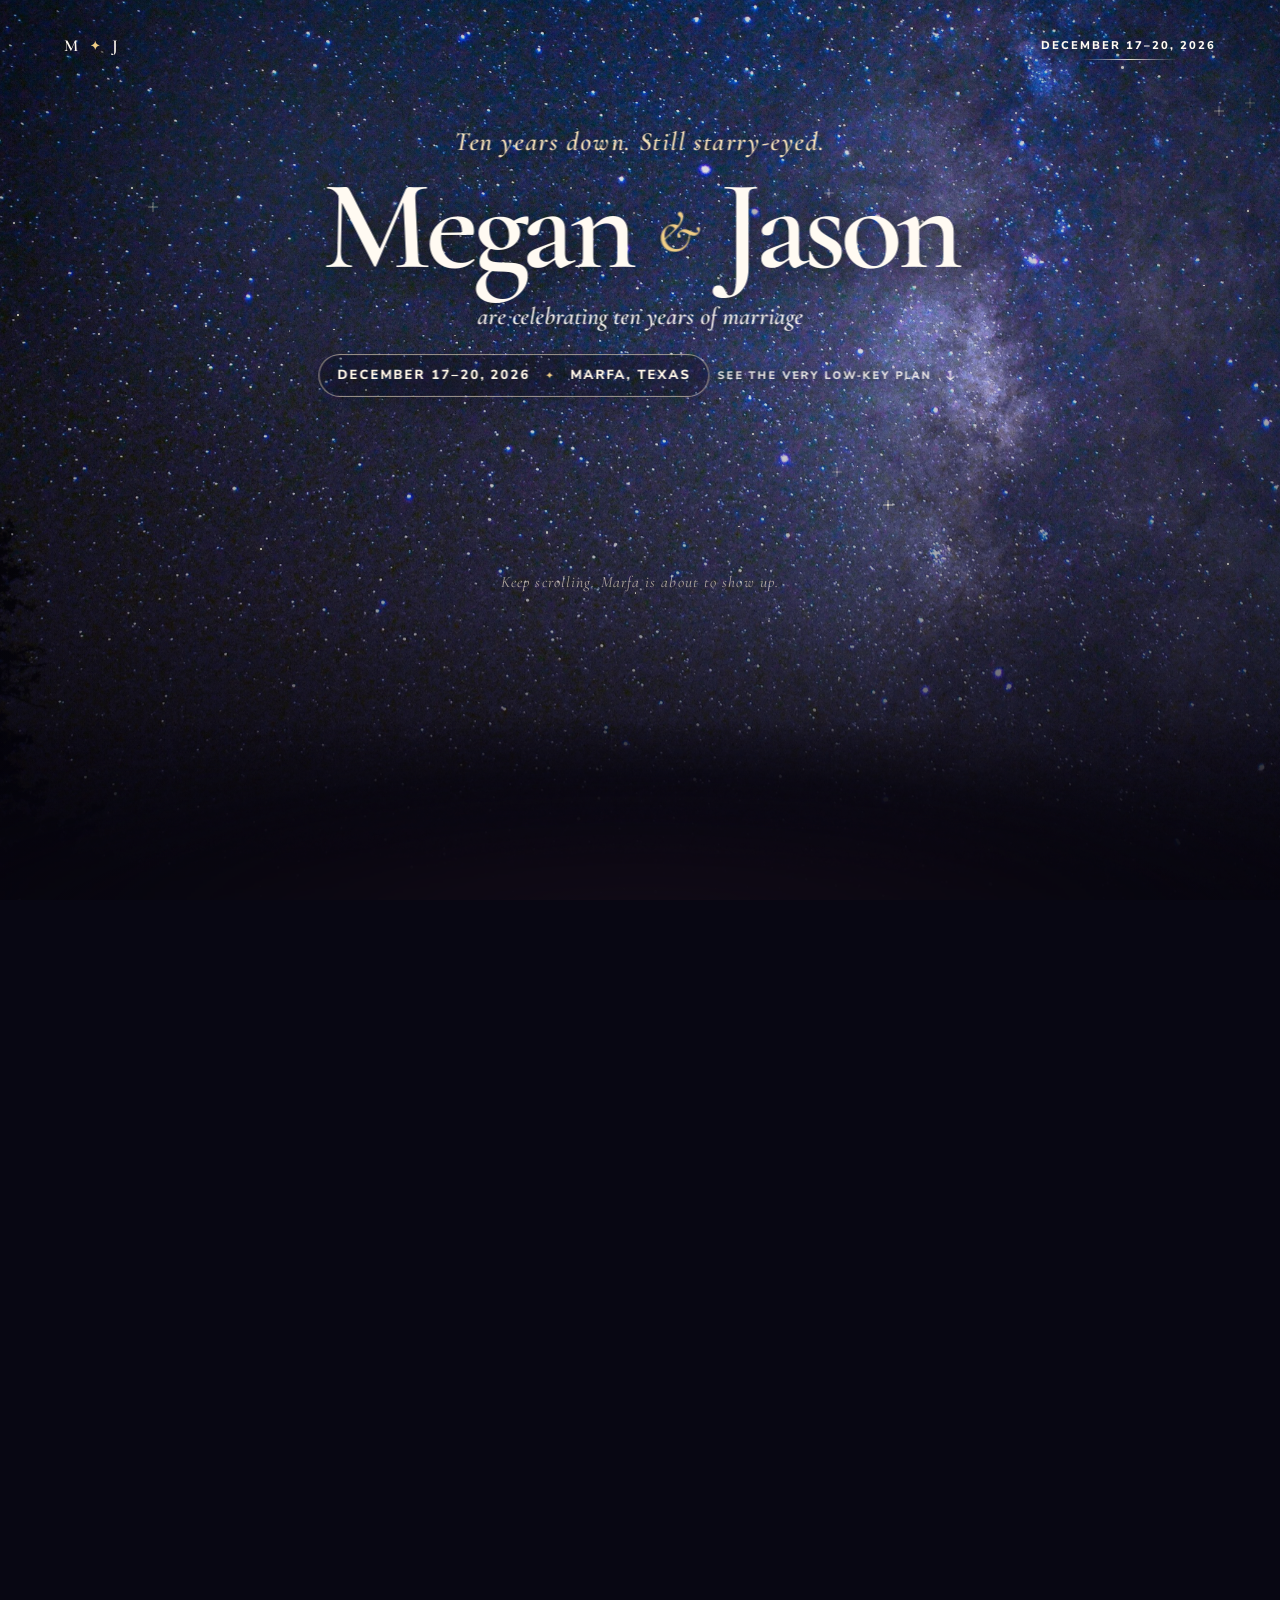
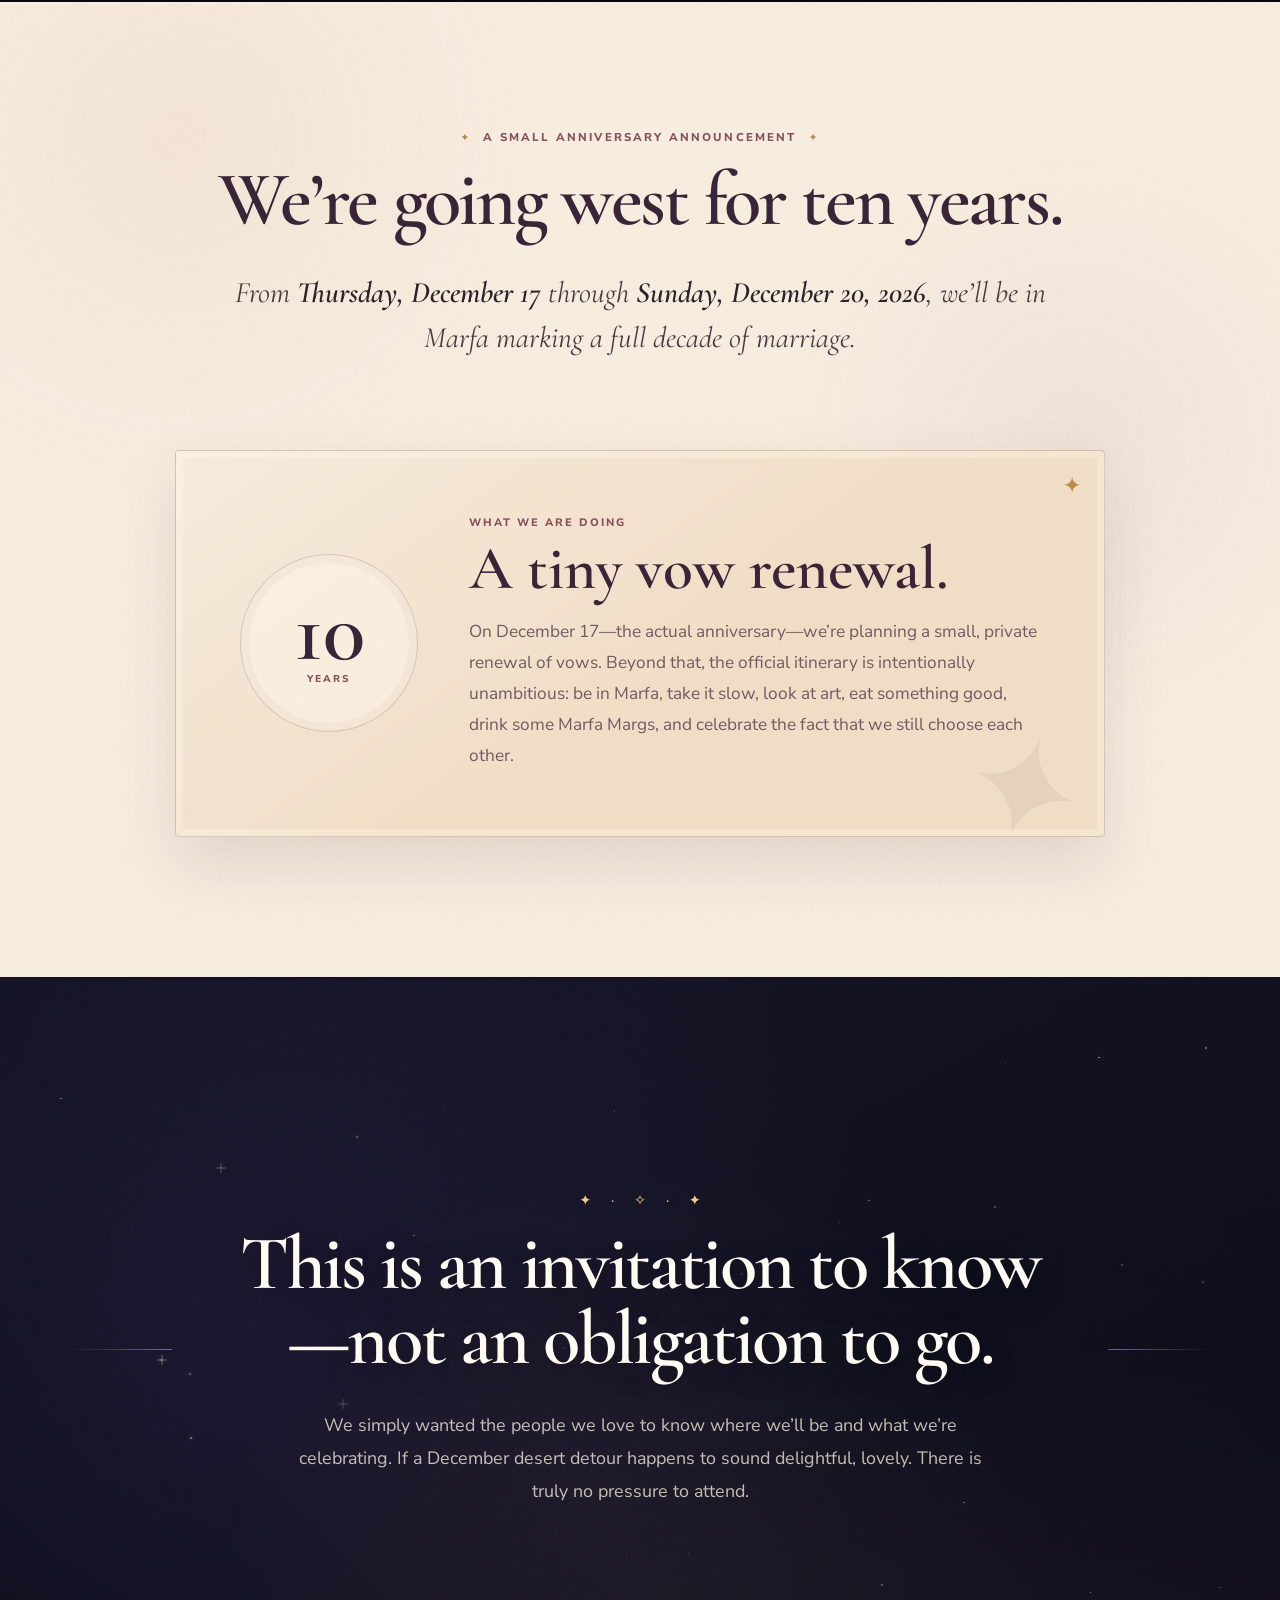
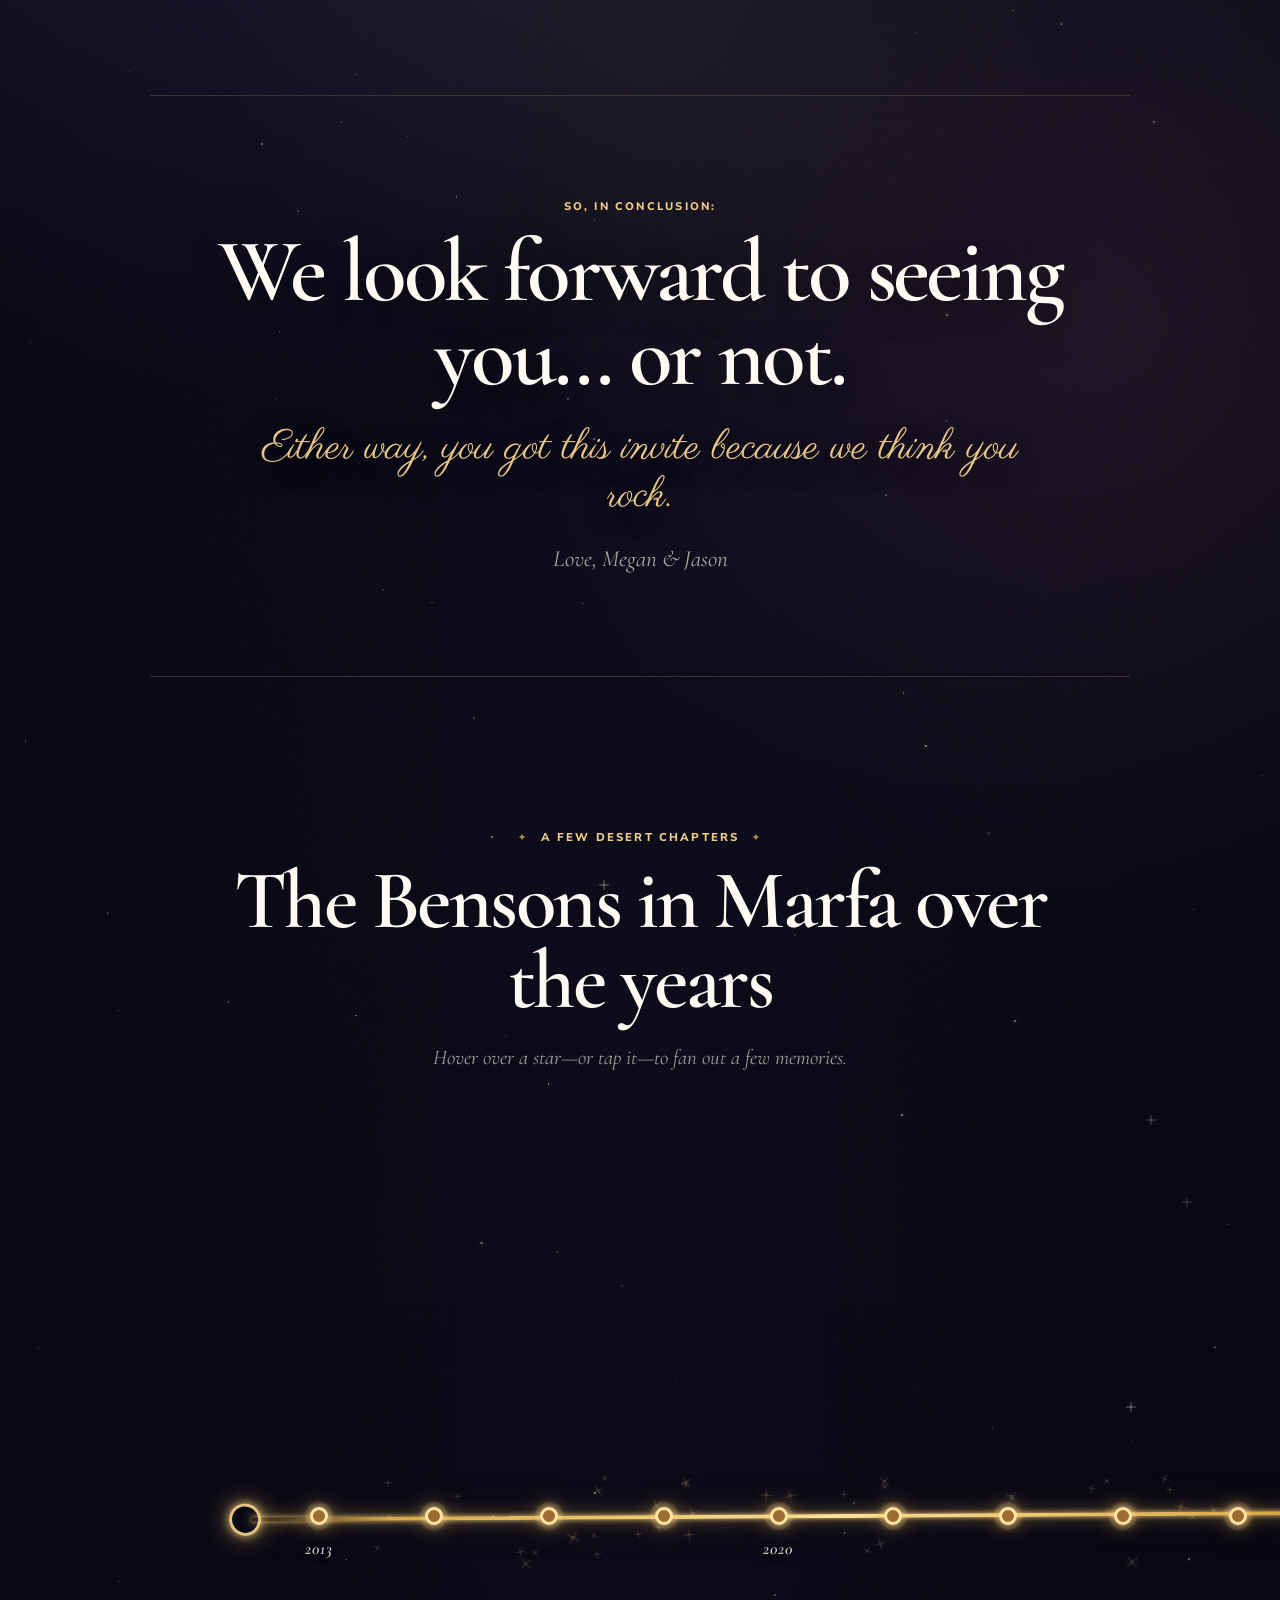
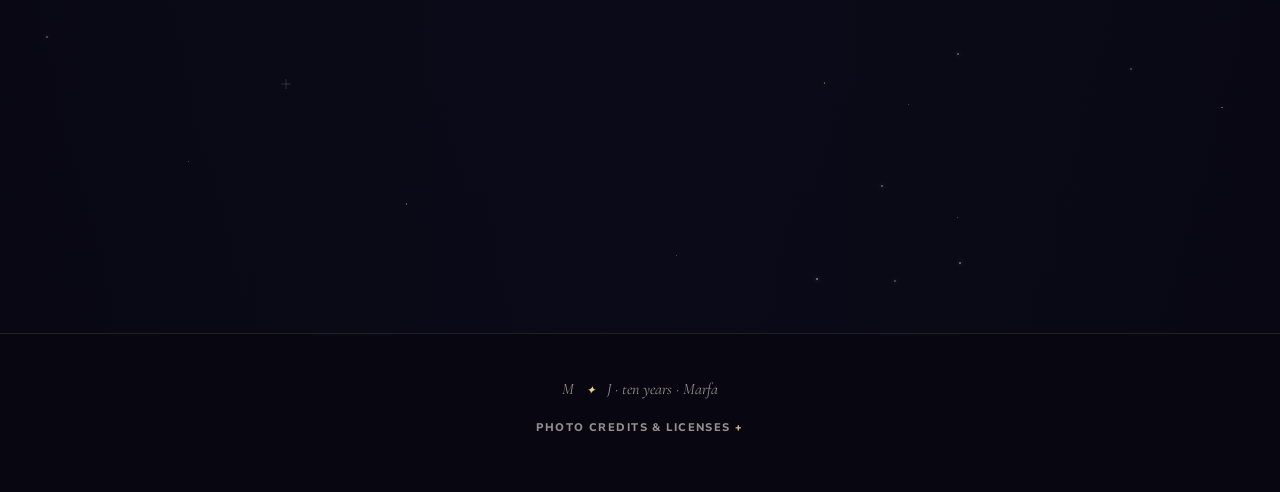
==== commit b3e19b7d: "Add files via upload" ====
--- a/index.html
+++ b/index.html
@@ -1,5 +1,5 @@
 <!doctype html>
-<html lang="en">
+<html lang="en" class="no-js">
   <head>
     <meta charset="UTF-8" />
     <meta name="viewport" content="width=device-width, initial-scale=1" />
@@ -7,17 +7,20 @@
       name="description"
       content="Megan and Jason are marking ten years of marriage in Marfa, Texas, December 17–20, 2026."
     />
-    <meta name="theme-color" content="#090915" />
+    <meta name="theme-color" content="#080713" />
     <meta property="og:title" content="Megan + Jason — 10 Years" />
     <meta
       property="og:description"
       content="Ten years down. Still starry-eyed. December 17–20, 2026 in Marfa, Texas."
     />
     <meta property="og:type" content="website" />
-    <title>Megan + Jason | Ten Years</title>
-
+    <title>Megan + Jason | Ten Years Down</title>
+
+    <script>
+      document.documentElement.classList.replace("no-js", "js");
+    </script>
     <link rel="icon" href="assets/favicon.svg" type="image/svg+xml" />
-    <link rel="preload" as="image" href="assets/marfa-night-sky.jpg" fetchpriority="high" />
+    <link rel="preload" as="image" href="assets/west-texas-milky-way.webp" fetchpriority="high" />
     <link rel="preconnect" href="https://fonts.googleapis.com" />
     <link rel="preconnect" href="https://fonts.gstatic.com" crossorigin />
     <link
@@ -28,8 +31,8 @@
 
     <noscript>
       <style>
-        .landmark-stage .landmark,
-        .landmark-stage .postcard-stamp,
+        .landmark,
+        .postcard-stamp,
         [data-reveal] {
           opacity: 1 !important;
           transform: none !important;
@@ -42,297 +45,498 @@
     </noscript>
     <script src="script.js" defer></script>
   </head>
-<body>
- <a class="skip-link" href="#announcement">
-  Skip to the announcement
- </a>
- <div class="site-shell">
-  <header aria-labelledby="hero-title" class="hero" id="top">
-   <div aria-hidden="true" class="hero__photo">
-   </div>
-   <div aria-hidden="true" class="hero__veil">
-   </div>
-   <div aria-hidden="true" class="stars" id="stars">
-   </div>
-   <div aria-hidden="true" class="shooting-star-layer" id="shootingStarLayer">
-   </div>
-   <nav aria-label="Page navigation" class="mini-nav">
-    <a aria-label="Megan and Jason, back to top" class="monogram" href="#top">
-     M
-     <span aria-hidden="true">
-      ✦
-     </span>
-     J
-    </a>
-    <a class="mini-nav__date" href="#announcement">
-     December 17&ndash;20, 2026
-    </a>
-   </nav>
-   <div class="hero__copy">
-    <p class="kicker">
-     Ten years down. Still starry-eyed.
-    </p>
-    <h1 id="hero-title">
-     <span>
-      Megan
-     </span>
-     <span aria-hidden="true" class="ampersand">
-      &amp;
-     </span>
-     <span>
-      Jason
-     </span>
-    </h1>
-    <p class="hero__subtitle">
-     are celebrating ten years of marriage
-    </p>
-    <p class="date-pill">
-     <span>
-      December 17&ndash;20, 2026
-     </span>
-     <span aria-hidden="true" class="date-pill__star">
-      ✦
-     </span>
-     <span>
-      Marfa, Texas
-     </span>
-    </p>
-   </div>
-   <button class="scroll-cue" data-scroll-to="announcement" type="button">
-    <span>
-     See the very low-key plan
-    </span>
-    <svg aria-hidden="true" viewBox="0 0 24 24">
-     <path d="M12 5v13M7 13l5 5 5-5">
-     </path>
-    </svg>
-   </button>
-   <div aria-label="A vintage postcard collage made from photographs of Marfa's concrete works, Stardust Motel sign, downtown, Presidio County Courthouse, water tower, and El Cosmico teepees." class="landmark-stage" id="landmarkStage" role="img">
-    <p class="landmark-hint">
-     Scroll a little. Marfa is shy.
-    </p>
-    <div aria-hidden="true" class="collage-haze">
+
+  <body>
+    <a class="skip-link" href="#announcement">Skip to the announcement</a>
+
+    <div class="site-shell">
+      <header class="hero-track" id="top" aria-labelledby="hero-title">
+        <div class="hero" id="heroScene">
+          <div class="hero__photo" aria-hidden="true"></div>
+          <div class="hero__veil" aria-hidden="true"></div>
+          <div class="stars stars--hero" id="heroStars" aria-hidden="true"></div>
+          <div class="shooting-star-layer" id="shootingStarLayer" aria-hidden="true"></div>
+
+          <nav class="mini-nav" aria-label="Page navigation">
+            <a class="monogram" href="#top" aria-label="Megan and Jason, back to the top">
+              M <span aria-hidden="true">✦</span> J
+            </a>
+            <a class="mini-nav__date" href="#announcement">December 17–20, 2026</a>
+          </nav>
+
+          <div class="hero__copy">
+            <p class="kicker">Ten years down. Still starry-eyed.</p>
+            <h1 id="hero-title">
+              <span>Megan</span>
+              <span class="ampersand" aria-hidden="true">&amp;</span>
+              <span>Jason</span>
+            </h1>
+            <p class="hero__subtitle">are celebrating ten years of marriage</p>
+            <p class="date-pill" aria-label="December 17 through 20, 2026 in Marfa, Texas">
+              <span>December 17–20, 2026</span>
+              <span class="date-pill__star" aria-hidden="true">✦</span>
+              <span>Marfa, Texas</span>
+            </p>
+            <button class="scroll-cue" type="button" data-scroll-to="announcement">
+              <span>See the very low-key plan</span>
+              <svg viewBox="0 0 24 24" aria-hidden="true">
+                <path d="M12 5v13M7 13l5 5 5-5" />
+              </svg>
+            </button>
+          </div>
+
+          <div
+            class="landmark-stage"
+            id="landmarkStage"
+            role="img"
+            aria-label="A vintage postcard collage of Marfa landmarks: Donald Judd's concrete works, Highland Avenue, the Stardust sign, the Presidio County Courthouse, the Marfa water tower, and El Cosmico teepees."
+          >
+            <p class="landmark-hint">Keep scrolling. Marfa is about to show up.</p>
+            <div class="collage-haze" aria-hidden="true"></div>
+
+            <figure
+              class="landmark landmark--concrete"
+              data-start="0.06"
+              data-enter-x="-170"
+              data-enter-y="210"
+              data-enter-rotation="-7"
+              data-rotation="-2.2"
+            >
+              <img src="assets/landmarks/concrete.webp" alt="" width="960" height="355" decoding="async" />
+            </figure>
+
+            <figure
+              class="landmark landmark--downtown"
+              data-start="0.14"
+              data-enter-x="-15"
+              data-enter-y="245"
+              data-enter-rotation="-4"
+              data-rotation="-0.8"
+            >
+              <img src="assets/landmarks/downtown.webp" alt="" width="960" height="370" decoding="async" />
+            </figure>
+
+            <figure
+              class="landmark landmark--stardust landmark--taped"
+              data-start="0.24"
+              data-enter-x="-70"
+              data-enter-y="250"
+              data-enter-rotation="-9"
+              data-rotation="-3"
+            >
+              <img src="assets/landmarks/stardust.webp" alt="" width="263" height="426" decoding="async" />
+            </figure>
+
+            <figure
+              class="landmark landmark--courthouse"
+              data-start="0.32"
+              data-enter-x="45"
+              data-enter-y="235"
+              data-enter-rotation="6"
+              data-rotation="1.2"
+            >
+              <img src="assets/landmarks/courthouse.webp" alt="" width="1137" height="876" decoding="async" />
+            </figure>
+
+            <figure
+              class="landmark landmark--teepees landmark--taped"
+              data-start="0.40"
+              data-enter-x="165"
+              data-enter-y="220"
+              data-enter-rotation="8"
+              data-rotation="1.8"
+            >
+              <picture>
+                <source media="(min-width: 1051px)" srcset="assets/landmarks/teepees-desktop.webp" />
+                <img src="assets/landmarks/teepees.webp" alt="" width="736" height="322" decoding="async" />
+              </picture>
+            </figure>
+
+            <figure
+              class="landmark landmark--water"
+              data-start="0.48"
+              data-enter-x="125"
+              data-enter-y="255"
+              data-enter-rotation="6"
+              data-rotation="1.5"
+            >
+              <img src="assets/landmarks/water-tower.webp" alt="" width="629" height="1284" decoding="async" />
+            </figure>
+
+            <div class="postcard-stamp" aria-hidden="true">
+              <span>Marfa</span>
+              <strong>12 · 17 · 26</strong>
+              <small>Texas</small>
+            </div>
+          </div>
+        </div>
+      </header>
+
+      <main>
+        <section class="paper-story" id="announcement" aria-labelledby="announcement-title">
+          <div class="paper-speckles" aria-hidden="true"></div>
+
+          <div class="content-wrap announcement-intro" data-reveal>
+            <p class="eyebrow">
+              <span aria-hidden="true">✦</span>
+              A small anniversary announcement
+              <span aria-hidden="true">✦</span>
+            </p>
+            <h2 id="announcement-title">We’re going west for ten years.</h2>
+            <p class="lede">
+              From <strong>Thursday, December 17</strong> through
+              <strong>Sunday, December 20, 2026</strong>, we’ll be in Marfa marking a full decade of marriage.
+            </p>
+          </div>
+
+          <article class="plan-card content-wrap" data-reveal>
+            <div class="plan-card__number" aria-hidden="true">
+              <span>10</span>
+              <small>years</small>
+            </div>
+            <div class="plan-card__copy">
+              <p class="plan-card__label">What we are doing</p>
+              <h3>A tiny vow renewal.</h3>
+              <p>
+                On December 17—the actual anniversary—we’re planning a small, private renewal of vows.
+                Beyond that, the official itinerary is intentionally unambitious: be in Marfa, take it slow,
+                look at art, eat something good, drink some Marfa Margs, and celebrate the fact that we still choose each other.
+              </p>
+            </div>
+            <span class="plan-card__sparkle" aria-hidden="true">✦</span>
+          </article>
+        </section>
+
+        <section class="night-story" aria-label="The no-pressure part and our Marfa timeline">
+          <div class="stars stars--lower" id="lowerStars" aria-hidden="true"></div>
+          <div class="night-story__glow" aria-hidden="true"></div>
+
+          <section class="no-pressure content-wrap" aria-labelledby="no-pressure-title" data-reveal>
+            <div class="no-pressure__ornament" aria-hidden="true">✦ · ✧ · ✦</div>
+            <h2 id="no-pressure-title">This is an invitation to know—not an obligation to go.</h2>
+            <p>
+              We simply wanted the people we love to know where we’ll be and what we’re celebrating.
+              If a December desert detour happens to sound delightful, lovely. There is truly no pressure to attend.
+            </p>
+          </section>
+
+          <section class="closing content-wrap" aria-labelledby="closing-title" data-reveal>
+            <p class="closing__small">So, in conclusion:</p>
+            <blockquote id="closing-title">
+              We look forward to seeing you… or not.
+              <span>Either way, you got this invite because we think you rock.</span>
+            </blockquote>
+            <p class="signature">Love, Megan &amp; Jason</p>
+          </section>
+
+          <section class="timeline-section" aria-labelledby="timeline-title" data-reveal>
+            <div class="content-wrap timeline-heading">
+              <p class="eyebrow eyebrow--night">
+                <span aria-hidden="true">✦</span>
+                A few desert chapters
+                <span aria-hidden="true">✦</span>
+              </p>
+              <h2 id="timeline-title">The Bensons in Marfa over the years</h2>
+              <p>Hover over a star—or tap it—to fan out a few memories.</p>
+            </div>
+
+            <div class="timeline-scroll" aria-label="Timeline from 2013 through Beyond">
+              <div class="timeline-track">
+                <div class="timeline-wand" aria-hidden="true">
+                  <div class="wand-sparks" id="wandSparks"></div>
+                </div>
+
+                <ol class="timeline-list">
+                  <li class="timeline-item" data-timeline-item>
+                    <button class="timeline-point" type="button" data-timeline-toggle aria-expanded="false" aria-controls="memory-group-1" aria-label="Open Marfa memory chapter 1">
+                      <span class="timeline-dot" aria-hidden="true"></span>
+                      <span class="timeline-year">2013</span>
+                    </button>
+                    <div class="memory-fan" id="memory-group-1" aria-hidden="true">
+                      <figure class="memory-photo memory-photo--landscape" style="--fan-x: -158px; --fan-y: -16px; --fan-rotate: -17deg; --fan-delay: 0ms;">
+                        <img src="assets/timeline/img_6755.webp" alt="A Benson family memory in Marfa, photo 1 of chapter 1" width="960" height="720" loading="lazy" decoding="async" />
+                      </figure>
+                      <figure class="memory-photo memory-photo--landscape" style="--fan-x: -80px; --fan-y: -92px; --fan-rotate: -9deg; --fan-delay: 45ms;">
+                        <img src="assets/timeline/img_6756.webp" alt="A Benson family memory in Marfa, photo 2 of chapter 1" width="960" height="720" loading="lazy" decoding="async" />
+                      </figure>
+                      <figure class="memory-photo memory-photo--portrait" style="--fan-x: 0px; --fan-y: -126px; --fan-rotate: 0deg; --fan-delay: 90ms;">
+                        <img src="assets/timeline/img_6757.webp" alt="A Benson family memory in Marfa, photo 3 of chapter 1" width="720" height="960" loading="lazy" decoding="async" />
+                      </figure>
+                      <figure class="memory-photo memory-photo--landscape" style="--fan-x: 80px; --fan-y: -92px; --fan-rotate: 9deg; --fan-delay: 135ms;">
+                        <img src="assets/timeline/img_6759.webp" alt="A Benson family memory in Marfa, photo 4 of chapter 1" width="640" height="480" loading="lazy" decoding="async" />
+                      </figure>
+                      <figure class="memory-photo memory-photo--landscape" style="--fan-x: 158px; --fan-y: -16px; --fan-rotate: 17deg; --fan-delay: 180ms;">
+                        <img src="assets/timeline/img_6760.webp" alt="A Benson family memory in Marfa, photo 5 of chapter 1" width="960" height="720" loading="lazy" decoding="async" />
+                      </figure>
+                    </div>
+                  </li>
+
+                  <li class="timeline-item" data-timeline-item>
+                    <button class="timeline-point" type="button" data-timeline-toggle aria-expanded="false" aria-controls="memory-group-2" aria-label="Open Marfa memory chapter 2">
+                      <span class="timeline-dot" aria-hidden="true"></span>
+                      
+                    </button>
+                    <div class="memory-fan" id="memory-group-2" aria-hidden="true">
+                      <figure class="memory-photo memory-photo--landscape" style="--fan-x: -158px; --fan-y: -16px; --fan-rotate: -17deg; --fan-delay: 0ms;">
+                        <img src="assets/timeline/img_6761.webp" alt="A Benson family memory in Marfa, photo 1 of chapter 2" width="1100" height="825" loading="lazy" decoding="async" />
+                      </figure>
+                      <figure class="memory-photo memory-photo--landscape" style="--fan-x: -80px; --fan-y: -92px; --fan-rotate: -9deg; --fan-delay: 45ms;">
+                        <img src="assets/timeline/img_6766.webp" alt="A Benson family memory in Marfa, photo 2 of chapter 2" width="1100" height="825" loading="lazy" decoding="async" />
+                      </figure>
+                      <figure class="memory-photo memory-photo--landscape" style="--fan-x: 0px; --fan-y: -126px; --fan-rotate: 0deg; --fan-delay: 90ms;">
+                        <img src="assets/timeline/img_6769.webp" alt="A Benson family memory in Marfa, photo 3 of chapter 2" width="1100" height="825" loading="lazy" decoding="async" />
+                      </figure>
+                      <figure class="memory-photo memory-photo--portrait" style="--fan-x: 80px; --fan-y: -92px; --fan-rotate: 9deg; --fan-delay: 135ms;">
+                        <img src="assets/timeline/img_6771.webp" alt="A Benson family memory in Marfa, photo 4 of chapter 2" width="720" height="960" loading="lazy" decoding="async" />
+                      </figure>
+                      <figure class="memory-photo memory-photo--landscape" style="--fan-x: 158px; --fan-y: -16px; --fan-rotate: 17deg; --fan-delay: 180ms;">
+                        <img src="assets/timeline/img_6772.webp" alt="A Benson family memory in Marfa, photo 5 of chapter 2" width="960" height="642" loading="lazy" decoding="async" />
+                      </figure>
+                    </div>
+                  </li>
+
+                  <li class="timeline-item" data-timeline-item>
+                    <button class="timeline-point" type="button" data-timeline-toggle aria-expanded="false" aria-controls="memory-group-3" aria-label="Open Marfa memory chapter 3">
+                      <span class="timeline-dot" aria-hidden="true"></span>
+                      
+                    </button>
+                    <div class="memory-fan" id="memory-group-3" aria-hidden="true">
+                      <figure class="memory-photo memory-photo--portrait" style="--fan-x: -158px; --fan-y: -16px; --fan-rotate: -17deg; --fan-delay: 0ms;">
+                        <img src="assets/timeline/img_6773.webp" alt="A Benson family memory in Marfa, photo 1 of chapter 3" width="720" height="960" loading="lazy" decoding="async" />
+                      </figure>
+                      <figure class="memory-photo memory-photo--landscape" style="--fan-x: -80px; --fan-y: -92px; --fan-rotate: -9deg; --fan-delay: 45ms;">
+                        <img src="assets/timeline/img_6774.webp" alt="A Benson family memory in Marfa, photo 2 of chapter 3" width="960" height="720" loading="lazy" decoding="async" />
+                      </figure>
+                      <figure class="memory-photo memory-photo--portrait" style="--fan-x: 0px; --fan-y: -126px; --fan-rotate: 0deg; --fan-delay: 90ms;">
+                        <img src="assets/timeline/img_6776.webp" alt="A Benson family memory in Marfa, photo 3 of chapter 3" width="825" height="1100" loading="lazy" decoding="async" />
+                      </figure>
+                      <figure class="memory-photo memory-photo--portrait" style="--fan-x: 80px; --fan-y: -92px; --fan-rotate: 9deg; --fan-delay: 135ms;">
+                        <img src="assets/timeline/img_6780.webp" alt="A Benson family memory in Marfa, photo 4 of chapter 3" width="825" height="1100" loading="lazy" decoding="async" />
+                      </figure>
+                      <figure class="memory-photo memory-photo--portrait" style="--fan-x: 158px; --fan-y: -16px; --fan-rotate: 17deg; --fan-delay: 180ms;">
+                        <img src="assets/timeline/img_6781.webp" alt="A Benson family memory in Marfa, photo 5 of chapter 3" width="825" height="1100" loading="lazy" decoding="async" />
+                      </figure>
+                    </div>
+                  </li>
+
+                  <li class="timeline-item" data-timeline-item>
+                    <button class="timeline-point" type="button" data-timeline-toggle aria-expanded="false" aria-controls="memory-group-4" aria-label="Open Marfa memory chapter 4">
+                      <span class="timeline-dot" aria-hidden="true"></span>
+                      
+                    </button>
+                    <div class="memory-fan" id="memory-group-4" aria-hidden="true">
+                      <figure class="memory-photo memory-photo--portrait" style="--fan-x: -158px; --fan-y: -16px; --fan-rotate: -17deg; --fan-delay: 0ms;">
+                        <img src="assets/timeline/img_6782.webp" alt="A Benson family memory in Marfa, photo 1 of chapter 4" width="825" height="1100" loading="lazy" decoding="async" />
+                      </figure>
+                      <figure class="memory-photo memory-photo--portrait" style="--fan-x: -80px; --fan-y: -92px; --fan-rotate: -9deg; --fan-delay: 45ms;">
+                        <img src="assets/timeline/img_6784.webp" alt="A Benson family memory in Marfa, photo 2 of chapter 4" width="825" height="1100" loading="lazy" decoding="async" />
+                      </figure>
+                      <figure class="memory-photo memory-photo--landscape" style="--fan-x: 0px; --fan-y: -126px; --fan-rotate: 0deg; --fan-delay: 90ms;">
+                        <img src="assets/timeline/img_6786.webp" alt="A Benson family memory in Marfa, photo 3 of chapter 4" width="960" height="720" loading="lazy" decoding="async" />
+                      </figure>
+                      <figure class="memory-photo memory-photo--portrait" style="--fan-x: 80px; --fan-y: -92px; --fan-rotate: 9deg; --fan-delay: 135ms;">
+                        <img src="assets/timeline/img_6787.webp" alt="A Benson family memory in Marfa, photo 4 of chapter 4" width="825" height="1100" loading="lazy" decoding="async" />
+                      </figure>
+                      <figure class="memory-photo memory-photo--portrait" style="--fan-x: 158px; --fan-y: -16px; --fan-rotate: 17deg; --fan-delay: 180ms;">
+                        <img src="assets/timeline/img_6788.webp" alt="A Benson family memory in Marfa, photo 5 of chapter 4" width="720" height="960" loading="lazy" decoding="async" />
+                      </figure>
+                    </div>
+                  </li>
+
+                  <li class="timeline-item" data-timeline-item>
+                    <button class="timeline-point" type="button" data-timeline-toggle aria-expanded="false" aria-controls="memory-group-5" aria-label="Open Marfa memory chapter 5">
+                      <span class="timeline-dot" aria-hidden="true"></span>
+                      <span class="timeline-year">2020</span>
+                    </button>
+                    <div class="memory-fan" id="memory-group-5" aria-hidden="true">
+                      <figure class="memory-photo memory-photo--portrait" style="--fan-x: -158px; --fan-y: -16px; --fan-rotate: -17deg; --fan-delay: 0ms;">
+                        <img src="assets/timeline/img_6789.webp" alt="A Benson family memory in Marfa, photo 1 of chapter 5" width="720" height="960" loading="lazy" decoding="async" />
+                      </figure>
+                      <figure class="memory-photo memory-photo--portrait" style="--fan-x: -80px; --fan-y: -92px; --fan-rotate: -9deg; --fan-delay: 45ms;">
+                        <img src="assets/timeline/img_6792.webp" alt="A Benson family memory in Marfa, photo 2 of chapter 5" width="825" height="1100" loading="lazy" decoding="async" />
+                      </figure>
+                      <figure class="memory-photo memory-photo--landscape" style="--fan-x: 0px; --fan-y: -126px; --fan-rotate: 0deg; --fan-delay: 90ms;">
+                        <img src="assets/timeline/img_6793.webp" alt="A Benson family memory in Marfa, photo 3 of chapter 5" width="1100" height="825" loading="lazy" decoding="async" />
+                      </figure>
+                      <figure class="memory-photo memory-photo--portrait" style="--fan-x: 80px; --fan-y: -92px; --fan-rotate: 9deg; --fan-delay: 135ms;">
+                        <img src="assets/timeline/img_6794.webp" alt="A Benson family memory in Marfa, photo 4 of chapter 5" width="825" height="1100" loading="lazy" decoding="async" />
+                      </figure>
+                      <figure class="memory-photo memory-photo--portrait" style="--fan-x: 158px; --fan-y: -16px; --fan-rotate: 17deg; --fan-delay: 180ms;">
+                        <img src="assets/timeline/img_6795.webp" alt="A Benson family memory in Marfa, photo 5 of chapter 5" width="825" height="1100" loading="lazy" decoding="async" />
+                      </figure>
+                    </div>
+                  </li>
+
+                  <li class="timeline-item" data-timeline-item>
+                    <button class="timeline-point" type="button" data-timeline-toggle aria-expanded="false" aria-controls="memory-group-6" aria-label="Open Marfa memory chapter 6">
+                      <span class="timeline-dot" aria-hidden="true"></span>
+                      
+                    </button>
+                    <div class="memory-fan" id="memory-group-6" aria-hidden="true">
+                      <figure class="memory-photo memory-photo--portrait" style="--fan-x: -158px; --fan-y: -16px; --fan-rotate: -17deg; --fan-delay: 0ms;">
+                        <img src="assets/timeline/img_6796.webp" alt="A Benson family memory in Marfa, photo 1 of chapter 6" width="825" height="1100" loading="lazy" decoding="async" />
+                      </figure>
+                      <figure class="memory-photo memory-photo--portrait" style="--fan-x: -80px; --fan-y: -92px; --fan-rotate: -9deg; --fan-delay: 45ms;">
+                        <img src="assets/timeline/img_6797.webp" alt="A Benson family memory in Marfa, photo 2 of chapter 6" width="720" height="960" loading="lazy" decoding="async" />
+                      </figure>
+                      <figure class="memory-photo memory-photo--portrait" style="--fan-x: 0px; --fan-y: -126px; --fan-rotate: 0deg; --fan-delay: 90ms;">
+                        <img src="assets/timeline/img_6798.webp" alt="A Benson family memory in Marfa, photo 3 of chapter 6" width="825" height="1100" loading="lazy" decoding="async" />
+                      </figure>
+                      <figure class="memory-photo memory-photo--portrait" style="--fan-x: 80px; --fan-y: -92px; --fan-rotate: 9deg; --fan-delay: 135ms;">
+                        <img src="assets/timeline/img_6799.webp" alt="A Benson family memory in Marfa, photo 4 of chapter 6" width="825" height="1100" loading="lazy" decoding="async" />
+                      </figure>
+                      <figure class="memory-photo memory-photo--portrait" style="--fan-x: 158px; --fan-y: -16px; --fan-rotate: 17deg; --fan-delay: 180ms;">
+                        <img src="assets/timeline/img_6800.webp" alt="A Benson family memory in Marfa, photo 5 of chapter 6" width="825" height="1100" loading="lazy" decoding="async" />
+                      </figure>
+                    </div>
+                  </li>
+
+                  <li class="timeline-item" data-timeline-item>
+                    <button class="timeline-point" type="button" data-timeline-toggle aria-expanded="false" aria-controls="memory-group-7" aria-label="Open Marfa memory chapter 7">
+                      <span class="timeline-dot" aria-hidden="true"></span>
+                      
+                    </button>
+                    <div class="memory-fan" id="memory-group-7" aria-hidden="true">
+                      <figure class="memory-photo memory-photo--portrait" style="--fan-x: -158px; --fan-y: -16px; --fan-rotate: -17deg; --fan-delay: 0ms;">
+                        <img src="assets/timeline/img_6801.webp" alt="A Benson family memory in Marfa, photo 1 of chapter 7" width="825" height="1100" loading="lazy" decoding="async" />
+                      </figure>
+                      <figure class="memory-photo memory-photo--portrait" style="--fan-x: -80px; --fan-y: -92px; --fan-rotate: -9deg; --fan-delay: 45ms;">
+                        <img src="assets/timeline/img_6802.webp" alt="A Benson family memory in Marfa, photo 2 of chapter 7" width="825" height="1100" loading="lazy" decoding="async" />
+                      </figure>
+                      <figure class="memory-photo memory-photo--portrait" style="--fan-x: 0px; --fan-y: -126px; --fan-rotate: 0deg; --fan-delay: 90ms;">
+                        <img src="assets/timeline/img_6804.webp" alt="A Benson family memory in Marfa, photo 3 of chapter 7" width="825" height="1100" loading="lazy" decoding="async" />
+                      </figure>
+                      <figure class="memory-photo memory-photo--portrait" style="--fan-x: 80px; --fan-y: -92px; --fan-rotate: 9deg; --fan-delay: 135ms;">
+                        <img src="assets/timeline/img_6805.webp" alt="A Benson family memory in Marfa, photo 4 of chapter 7" width="825" height="1100" loading="lazy" decoding="async" />
+                      </figure>
+                      <figure class="memory-photo memory-photo--portrait" style="--fan-x: 158px; --fan-y: -16px; --fan-rotate: 17deg; --fan-delay: 180ms;">
+                        <img src="assets/timeline/img_6806.webp" alt="A Benson family memory in Marfa, photo 5 of chapter 7" width="825" height="1100" loading="lazy" decoding="async" />
+                      </figure>
+                    </div>
+                  </li>
+
+                  <li class="timeline-item" data-timeline-item>
+                    <button class="timeline-point" type="button" data-timeline-toggle aria-expanded="false" aria-controls="memory-group-8" aria-label="Open Marfa memory chapter 8">
+                      <span class="timeline-dot" aria-hidden="true"></span>
+                      
+                    </button>
+                    <div class="memory-fan" id="memory-group-8" aria-hidden="true">
+                      <figure class="memory-photo memory-photo--portrait" style="--fan-x: -158px; --fan-y: -16px; --fan-rotate: -17deg; --fan-delay: 0ms;">
+                        <img src="assets/timeline/img_6808.webp" alt="A Benson family memory in Marfa, photo 1 of chapter 8" width="825" height="1100" loading="lazy" decoding="async" />
+                      </figure>
+                      <figure class="memory-photo memory-photo--landscape" style="--fan-x: -80px; --fan-y: -92px; --fan-rotate: -9deg; --fan-delay: 45ms;">
+                        <img src="assets/timeline/img_6809.webp" alt="A Benson family memory in Marfa, photo 2 of chapter 8" width="1100" height="825" loading="lazy" decoding="async" />
+                      </figure>
+                      <figure class="memory-photo memory-photo--landscape" style="--fan-x: 0px; --fan-y: -126px; --fan-rotate: 0deg; --fan-delay: 90ms;">
+                        <img src="assets/timeline/img_6811.webp" alt="A Benson family memory in Marfa, photo 3 of chapter 8" width="1100" height="825" loading="lazy" decoding="async" />
+                      </figure>
+                      <figure class="memory-photo memory-photo--portrait" style="--fan-x: 80px; --fan-y: -92px; --fan-rotate: 9deg; --fan-delay: 135ms;">
+                        <img src="assets/timeline/img_6812.webp" alt="A Benson family memory in Marfa, photo 4 of chapter 8" width="880" height="1100" loading="lazy" decoding="async" />
+                      </figure>
+                      <figure class="memory-photo memory-photo--portrait" style="--fan-x: 158px; --fan-y: -16px; --fan-rotate: 17deg; --fan-delay: 180ms;">
+                        <img src="assets/timeline/img_6814.webp" alt="A Benson family memory in Marfa, photo 5 of chapter 8" width="825" height="1100" loading="lazy" decoding="async" />
+                      </figure>
+                    </div>
+                  </li>
+
+                  <li class="timeline-item" data-timeline-item>
+                    <button class="timeline-point" type="button" data-timeline-toggle aria-expanded="false" aria-controls="memory-group-9" aria-label="Open Marfa memory chapter 9">
+                      <span class="timeline-dot" aria-hidden="true"></span>
+                      
+                    </button>
+                    <div class="memory-fan" id="memory-group-9" aria-hidden="true">
+                      <figure class="memory-photo memory-photo--portrait" style="--fan-x: -126px; --fan-y: -46px; --fan-rotate: -14deg; --fan-delay: 0ms;">
+                        <img src="assets/timeline/img_6815.webp" alt="A Benson family memory in Marfa, photo 1 of chapter 9" width="825" height="1100" loading="lazy" decoding="async" />
+                      </figure>
+                      <figure class="memory-photo memory-photo--portrait" style="--fan-x: -43px; --fan-y: -113px; --fan-rotate: -5deg; --fan-delay: 55ms;">
+                        <img src="assets/timeline/img_6817.webp" alt="A Benson family memory in Marfa, photo 2 of chapter 9" width="825" height="1100" loading="lazy" decoding="async" />
+                      </figure>
+                      <figure class="memory-photo memory-photo--portrait" style="--fan-x: 43px; --fan-y: -113px; --fan-rotate: 5deg; --fan-delay: 110ms;">
+                        <img src="assets/timeline/img_6818.webp" alt="A Benson family memory in Marfa, photo 3 of chapter 9" width="825" height="1100" loading="lazy" decoding="async" />
+                      </figure>
+                      <figure class="memory-photo memory-photo--portrait" style="--fan-x: 126px; --fan-y: -46px; --fan-rotate: 14deg; --fan-delay: 165ms;">
+                        <img src="assets/timeline/img_6819.webp" alt="A Benson family memory in Marfa, photo 4 of chapter 9" width="825" height="1100" loading="lazy" decoding="async" />
+                      </figure>
+                    </div>
+                  </li>
+
+                  <li class="timeline-item timeline-item--beyond">
+                    <a class="timeline-point timeline-point--beyond" href="beyond.html" aria-label="Beyond. Open the secret Marfa mini game.">
+                      <span class="timeline-dot" aria-hidden="true"></span>
+                      <span class="timeline-year">Beyond</span>
+                      <span class="timeline-secret" aria-hidden="true">✦</span>
+                    </a>
+                    <div class="memory-secret-card" aria-hidden="true">
+                      <span class="secret-sparkle">✦</span>
+                      <strong>Something strange is down this road.</strong>
+                      <small>Click Beyond to find out.</small>
+                    </div>
+                  </li>
+                </ol>
+              </div>
+            </div>
+            <p class="timeline-swipe-hint">On a phone, swipe the timeline sideways.</p>
+          </section>
+        </section>
+      </main>
+
+      <footer class="site-footer">
+        <p class="footer-mark">M <span aria-hidden="true">✦</span> J · ten years · Marfa</p>
+        <details class="credits">
+          <summary>Photo credits &amp; licenses</summary>
+          <div class="credits__body">
+            <p>
+              The hero photograph was cropped and color-adjusted. The landmark photographs were cropped to their
+              silhouettes, color-adjusted, and given vintage paper borders. Each adapted photograph remains available
+              under the source image’s listed license.
+            </p>
+            <ul>
+              <li>
+                Hero night sky:
+                <a href="https://commons.wikimedia.org/wiki/File:Davis_Mountains_View_of_Milky_Way.jpg" rel="noreferrer" target="_blank">“Davis Mountains View of Milky Way”</a>
+                by Carl Young,
+                <a href="https://creativecommons.org/licenses/by-sa/4.0/" rel="noreferrer" target="_blank">CC BY-SA 4.0</a>.
+              </li>
+              <li>
+                El Cosmico teepees:
+                <a href="https://commons.wikimedia.org/wiki/File:El_Cosmico,_Marfa,_United_States_(Unsplash).jpg" rel="noreferrer" target="_blank">“El Cosmico, Marfa”</a>
+                by Maher El Aridi,
+                <a href="https://creativecommons.org/publicdomain/zero/1.0/" rel="noreferrer" target="_blank">CC0 1.0</a>.
+              </li>
+              <li>
+                Stardust sign:
+                <a href="https://commons.wikimedia.org/wiki/File:MarfaTX_StardustMotelSign.jpg" rel="noreferrer" target="_blank">“MarfaTX StardustMotelSign”</a>
+                by Lars Plougmann,
+                <a href="https://creativecommons.org/licenses/by-sa/2.0/" rel="noreferrer" target="_blank">CC BY-SA 2.0</a>.
+              </li>
+              <li>
+                Highland Avenue:
+                <a href="https://commons.wikimedia.org/wiki/File:Marfa_TX_-_Highland_Ave.jpg" rel="noreferrer" target="_blank">“Marfa TX – Highland Ave”</a>
+                by Matthew Rutledge,
+                <a href="https://creativecommons.org/licenses/by/2.0/" rel="noreferrer" target="_blank">CC BY 2.0</a>.
+              </li>
+              <li>
+                Concrete works:
+                <a href="https://commons.wikimedia.org/wiki/File:Blocks.jpg" rel="noreferrer" target="_blank">“Blocks”</a>
+                by Jgc3,
+                <a href="https://creativecommons.org/licenses/by-sa/3.0/" rel="noreferrer" target="_blank">CC BY-SA 3.0</a>.
+              </li>
+              <li>
+                Presidio County Courthouse:
+                <a href="https://commons.wikimedia.org/wiki/File:Marfa_courthouse.jpg" rel="noreferrer" target="_blank">“Marfa courthouse”</a>
+                by Talshiarr,
+                <a href="https://creativecommons.org/licenses/by-sa/2.5/" rel="noreferrer" target="_blank">CC BY-SA 2.5</a>.
+              </li>
+              <li>
+                Water tower:
+                <a href="https://commons.wikimedia.org/wiki/File:Marfa_Watertower_-_panoramio.jpg" rel="noreferrer" target="_blank">“Marfa Watertower”</a>
+                by Todd Dwyer,
+                <a href="https://creativecommons.org/licenses/by-sa/3.0/" rel="noreferrer" target="_blank">CC BY-SA 3.0</a>.
+              </li>
+            </ul>
+          </div>
+        </details>
+      </footer>
     </div>
-    <figure class="landmark landmark--concrete" style="--delay: 40ms; --rotation: -2.2deg; --enter-x: -120px; --enter-y: 42px;">
-     <img alt="" decoding="async" height="355" src="assets/landmarks/concrete.webp" width="960"/>
-    </figure>
-    <figure class="landmark landmark--downtown" style="--delay: 150ms; --rotation: 0.7deg; --enter-x: 0px; --enter-y: 130px;">
-     <img alt="" decoding="async" height="370" src="assets/landmarks/downtown.webp" width="960"/>
-    </figure>
-    <figure class="landmark landmark--stardust landmark--taped" style="--delay: 300ms; --rotation: -3.8deg; --enter-x: -55px; --enter-y: 120px;">
-     <img alt="" decoding="async" height="426" src="assets/landmarks/stardust.webp" width="263"/>
-    </figure>
-    <figure class="landmark landmark--courthouse" style="--delay: 390ms; --rotation: 1.4deg; --enter-x: 35px; --enter-y: 105px;">
-     <img alt="" decoding="async" height="876" src="assets/landmarks/courthouse.webp" width="1137"/>
-    </figure>
-    <figure class="landmark landmark--teepees landmark--taped" style="--delay: 500ms; --rotation: 2.1deg; --enter-x: 110px; --enter-y: 75px;">
-     <img alt="" decoding="async" height="322" src="assets/landmarks/teepees.webp" width="736"/>
-    </figure>
-    <figure class="landmark landmark--water" style="--delay: 610ms; --rotation: 1.5deg; --enter-x: 70px; --enter-y: -90px;">
-     <img alt="" decoding="async" height="1284" src="assets/landmarks/water-tower.webp" width="629"/>
-    </figure>
-    <div aria-hidden="true" class="postcard-stamp">
-     <span>
-      MARFA
-     </span>
-     <small>
-      TEXAS &middot; 2026
-     </small>
-    </div>
-   </div>
-  </header>
-  <main class="announcement" id="announcement">
-   <div aria-hidden="true" class="paper-speckles">
-   </div>
-   <section class="announcement__intro content-wrap" data-reveal="">
-    <p class="eyebrow">
-     <span aria-hidden="true">
-      ✦
-     </span>
-     A small anniversary announcement
-     <span aria-hidden="true">
-      ✦
-     </span>
-    </p>
-    <h2>
-     We&rsquo;re going west for ten years.
-    </h2>
-    <p class="lede">
-     From
-     <strong>
-      Thursday, December 17
-     </strong>
-     through
-     <strong>
-      Sunday, December 20, 2026
-     </strong>
-     ,
-            we&rsquo;ll be in Marfa marking a full decade of marriage.
-    </p>
-   </section>
-   <section aria-label="Anniversary plans" class="plan-grid content-wrap">
-    <article class="plan-card plan-card--yes" data-reveal="">
-     <div aria-hidden="true" class="plan-card__number">
-      10
-     </div>
-     <p class="plan-card__label">
-      What we are doing
-     </p>
-     <h3>
-      A tiny vow renewal.
-     </h3>
-     <p>
-      On December 17&mdash;the actual anniversary&mdash;we&rsquo;re planning a small, private renewal of vows.
-              Beyond that, the official itinerary is intentionally unambitious: be in Marfa, take it slow,
-              look at art, eat something good, and celebrate the fact that we still choose each other.
-     </p>
-    </article>
-    <article class="plan-card plan-card--no" data-reveal="">
-     <div aria-hidden="true" class="plan-card__sparkle">
-      ✦
-     </div>
-     <p class="plan-card__label">
-      What we are not doing
-     </p>
-     <h3>
-      Turning this into an assignment.
-     </h3>
-     <p>
-      This is not a destination wedding sequel, a command performance, or a test of friendship.
-              We are not hosting a formal group event, and nobody is expected to book a flight, drive across
-              Texas, or rearrange December on our behalf.
-     </p>
-    </article>
-   </section>
-   <section class="no-pressure content-wrap" data-reveal="">
-    <div aria-hidden="true" class="no-pressure__ornament">
-     ✦ &middot; ✧ &middot; ✦
-    </div>
-    <h2>
-     This is an invitation to know&mdash;not an obligation to go.
-    </h2>
-    <p>
-     We simply wanted the people we love to know where we&rsquo;ll be and what we&rsquo;re celebrating.
-            If a December desert detour happens to sound delightful, lovely. If your contribution is sending
-            a text from the couch, also lovely. There is no attendance test hiding in the fine print.
-    </p>
-    <ul aria-label="No-pressure details" class="tiny-rules">
-     <li>
-      No formal RSVP
-     </li>
-     <li>
-      No registry
-     </li>
-     <li>
-      No guilt
-     </li>
-    </ul>
-   </section>
-   <section class="closing content-wrap" data-reveal="">
-    <p class="closing__small">
-     So, in conclusion:
-    </p>
-    <blockquote>
-     We look forward to seeing you&hellip; or not.
-     <span>
-      Either way, you got this invite because we think you rock.
-     </span>
-    </blockquote>
-    <p class="signature">
-     Love, Megan &amp; Jason
-    </p>
-   </section>
-  </main>
-  <footer class="site-footer">
-   <p class="footer-mark">
-    M
-    <span aria-hidden="true">
-     ✦
-    </span>
-    J &middot; ten years &middot; Marfa
-   </p>
-   <details class="credits">
-    <summary>
-     Photo credits &amp; licenses
-    </summary>
-    <div class="credits__body">
-     <p>
-      The landmark photographs were cropped to their silhouettes, color-adjusted, and given a vintage paper border.
-      The El Cosmico photograph was also cropped and darkened for the full-page night-sky background.
-      Each adapted photograph remains available under the source image&rsquo;s listed license.
-     </p>
-     <ul>
-      <li>
-       Night sky and El Cosmico teepees:
-       <a href="https://commons.wikimedia.org/wiki/File:El_Cosmico,_Marfa,_United_States_(Unsplash).jpg" rel="noreferrer" target="_blank">
-        &ldquo;El Cosmico, Marfa&rdquo;
-       </a>
-       by Maher El Aridi,
-       <a href="https://creativecommons.org/publicdomain/zero/1.0/" rel="noreferrer" target="_blank">
-        CC0 1.0
-       </a>
-       .
-      </li>
-      <li>
-       Stardust sign:
-       <a href="https://commons.wikimedia.org/wiki/File:MarfaTX_StardustMotelSign.jpg" rel="noreferrer" target="_blank">
-        &ldquo;MarfaTX StardustMotelSign&rdquo;
-       </a>
-       by Lars Plougmann,
-       <a href="https://creativecommons.org/licenses/by-sa/2.0/" rel="noreferrer" target="_blank">
-        CC BY-SA 2.0
-       </a>
-       .
-      </li>
-      <li>
-       Highland Avenue:
-       <a href="https://commons.wikimedia.org/wiki/File:Marfa_TX_-_Highland_Ave.jpg" rel="noreferrer" target="_blank">
-        &ldquo;Marfa TX &ndash; Highland Ave&rdquo;
-       </a>
-       by Matthew Rutledge,
-       <a href="https://creativecommons.org/licenses/by/2.0/" rel="noreferrer" target="_blank">
-        CC BY 2.0
-       </a>
-       .
-      </li>
-      <li>
-       Concrete works:
-       <a href="https://commons.wikimedia.org/wiki/File:Blocks.jpg" rel="noreferrer" target="_blank">
-        &ldquo;Blocks&rdquo;
-       </a>
-       by Jgc3,
-       <a href="https://creativecommons.org/licenses/by-sa/3.0/" rel="noreferrer" target="_blank">
-        CC BY-SA 3.0
-       </a>
-       .
-      </li>
-      <li>
-       Presidio County Courthouse:
-       <a href="https://commons.wikimedia.org/wiki/File:Marfa_courthouse.jpg" rel="noreferrer" target="_blank">
-        &ldquo;Marfa courthouse&rdquo;
-       </a>
-       by Talshiarr,
-       <a href="https://creativecommons.org/licenses/by-sa/2.5/" rel="noreferrer" target="_blank">
-        CC BY-SA 2.5
-       </a>
-       .
-      </li>
-      <li>
-       Water tower:
-       <a href="https://commons.wikimedia.org/wiki/File:Marfa_Watertower_-_panoramio.jpg" rel="noreferrer" target="_blank">
-        &ldquo;Marfa Watertower&rdquo;
-       </a>
-       by Todd Dwyer,
-       <a href="https://creativecommons.org/licenses/by-sa/3.0/" rel="noreferrer" target="_blank">
-        CC BY-SA 3.0
-       </a>
-       .
-      </li>
-     </ul>
-    </div>
-   </details>
-  </footer>
- </div>
-</body>
-
+  </body>
 </html>
--- a/styles.css
+++ b/styles.css
@@ -1,22 +1,27 @@
 :root {
-  --night: #090915;
-  --night-soft: #151126;
-  --ink: #23172a;
-  --ink-soft: #4f394c;
-  --paper: #f1dfbd;
-  --paper-light: #f8edd4;
-  --paper-dark: #d5b687;
-  --rose: #b95e66;
-  --rose-deep: #713745;
-  --gold: #f1c86f;
-  --cream: #fff2d1;
-  --blue: #9fb8d7;
+  --night: #080713;
+  --night-soft: #15101d;
+  --night-blue: #0c1830;
+  --plum: #3a2438;
+  --plum-soft: #69445e;
+  --rosewood: #87505b;
+  --clay: #c27b60;
+  --sand: #e8cda8;
+  --paper: #f7eddf;
+  --paper-deep: #ead4b6;
+  --gold: #f0ce86;
+  --gold-bright: #ffe6a7;
+  --ink: #2c2229;
+  --muted-ink: #6e5b63;
+  --white: #fffaf2;
+  --content-width: 1120px;
+  --hero-copy-y: 0px;
+  --hero-copy-opacity: 1;
+  --cue-opacity: 1;
+  --sky-shift: 0px;
   --pointer-x: 0px;
   --pointer-y: 0px;
-  --sky-shift: 0px;
-  --hero-copy-shift: 0px;
-  --hero-copy-opacity: 1;
-  --cue-opacity: 1;
+  --ease-out: cubic-bezier(0.16, 1, 0.3, 1);
 }
 
 *,
@@ -33,45 +38,51 @@
 body {
   margin: 0;
   min-width: 320px;
-  color: var(--cream);
+  overflow-x: hidden;
+  color: var(--white);
   background: var(--night);
   font-family: "Nunito Sans", system-ui, -apple-system, BlinkMacSystemFont, "Segoe UI", sans-serif;
-  font-size: 1rem;
-  line-height: 1.65;
   text-rendering: optimizeLegibility;
+  -webkit-font-smoothing: antialiased;
 }
 
 button,
 a {
+  -webkit-tap-highlight-color: transparent;
+}
+
+button {
+  font: inherit;
+}
+
+a {
   color: inherit;
 }
 
-a {
-  text-underline-offset: 0.18em;
-}
-
-img,
-svg {
-  display: block;
+img {
   max-width: 100%;
 }
 
 ::selection {
-  color: var(--ink);
+  color: var(--night);
   background: var(--gold);
+}
+
+:focus-visible {
+  outline: 2px solid var(--gold-bright);
+  outline-offset: 5px;
 }
 
 .skip-link {
   position: fixed;
-  z-index: 100;
-  top: 0.75rem;
-  left: 0.75rem;
-  padding: 0.65rem 0.9rem;
+  z-index: 1000;
+  top: 0.8rem;
+  left: 0.8rem;
+  padding: 0.72rem 1rem;
+  color: var(--night);
+  background: var(--white);
   border-radius: 999px;
-  color: var(--ink);
-  background: var(--paper-light);
   font-weight: 800;
-  text-decoration: none;
   transform: translateY(-180%);
   transition: transform 180ms ease;
 }
@@ -81,16 +92,33 @@
 }
 
 .site-shell {
-  overflow: clip;
+  min-height: 100%;
+}
+
+.content-wrap {
+  position: relative;
+  z-index: 3;
+  width: min(calc(100% - 2.4rem), var(--content-width));
+  margin-inline: auto;
+}
+
+/* -------------------------------------------------------------------------- */
+/* Pinned hero                                                                 */
+/* -------------------------------------------------------------------------- */
+
+.hero-track {
+  position: relative;
+  height: 178svh;
+  min-height: 1120px;
   background: var(--night);
 }
 
-/* ---------- Hero ---------- */
-
 .hero {
-  position: relative;
+  position: sticky;
+  top: 0;
   isolation: isolate;
-  min-height: 136svh;
+  height: 100svh;
+  min-height: 660px;
   overflow: hidden;
   background: var(--night);
 }
@@ -104,36 +132,48 @@
 }
 
 .hero__photo {
-  z-index: -5;
-  inset: -5.5%;
-  background-image: url("assets/marfa-night-sky.jpg");
+  z-index: -7;
+  inset: -4%;
+  background-image: url("assets/west-texas-milky-way.webp");
   background-repeat: no-repeat;
-  background-position: center 43%;
+  background-position: center 57%;
   background-size: cover;
-  transform: translate3d(var(--pointer-x), calc(var(--pointer-y) + var(--sky-shift)), 0) scale(1.085);
-  transform-origin: center;
+  transform: translate3d(var(--pointer-x), calc(var(--pointer-y) + var(--sky-shift)), 0) scale(1.07);
+  transform-origin: center center;
   will-change: transform;
 }
 
 .hero__veil {
-  z-index: -4;
+  z-index: -6;
   background:
-    radial-gradient(circle at 50% 25%, rgba(23, 27, 60, 0.05) 0, rgba(7, 7, 20, 0.14) 42%, rgba(6, 4, 13, 0.68) 100%),
-    linear-gradient(180deg, rgba(4, 5, 17, 0.06) 0%, rgba(7, 6, 16, 0.06) 42%, rgba(12, 7, 18, 0.58) 72%, #090711 100%);
-}
-
-.hero__veil::after {
+    radial-gradient(circle at 50% 18%, rgba(12, 23, 53, 0.02), rgba(8, 8, 24, 0.14) 48%, rgba(6, 5, 16, 0.52) 100%),
+    linear-gradient(180deg, rgba(3, 7, 18, 0.12) 0%, rgba(5, 7, 18, 0.05) 42%, rgba(7, 5, 14, 0.27) 68%, rgba(5, 4, 11, 0.88) 100%);
+}
+
+.hero__veil::before {
   content: "";
   position: absolute;
   inset: 0;
-  opacity: 0.12;
-  background-image: url("data:image/svg+xml,%3Csvg viewBox='0 0 180 180' xmlns='http://www.w3.org/2000/svg'%3E%3Cfilter id='n'%3E%3CfeTurbulence type='fractalNoise' baseFrequency='.88' numOctaves='2' stitchTiles='stitch'/%3E%3C/filter%3E%3Crect width='100%25' height='100%25' filter='url(%23n)' opacity='.2'/%3E%3C/svg%3E");
+  background:
+    radial-gradient(circle at 23% 18%, rgba(119, 155, 236, 0.09), transparent 24%),
+    radial-gradient(circle at 78% 31%, rgba(189, 151, 225, 0.08), transparent 27%);
+  mix-blend-mode: screen;
+}
+
+.hero__veil::after,
+.paper-speckles,
+.night-story::after {
+  content: "";
+  position: absolute;
+  inset: 0;
+  pointer-events: none;
+  background-image: url("data:image/svg+xml,%3Csvg viewBox='0 0 180 180' xmlns='http://www.w3.org/2000/svg'%3E%3Cfilter id='n'%3E%3CfeTurbulence type='fractalNoise' baseFrequency='.82' numOctaves='3' stitchTiles='stitch'/%3E%3C/filter%3E%3Crect width='100%25' height='100%25' filter='url(%23n)' opacity='.22'/%3E%3C/svg%3E");
+  opacity: 0.1;
   mix-blend-mode: soft-light;
-  pointer-events: none;
 }
 
 .stars {
-  z-index: -2;
+  z-index: -3;
   overflow: hidden;
   pointer-events: none;
 }
@@ -143,11 +183,11 @@
   width: var(--size);
   height: var(--size);
   border-radius: 50%;
-  opacity: var(--opacity);
   background: rgba(255, 250, 232, 0.96);
   box-shadow:
     0 0 5px rgba(255, 238, 196, 0.9),
-    0 0 13px rgba(188, 203, 255, 0.45);
+    0 0 13px rgba(182, 203, 255, 0.45);
+  opacity: var(--opacity);
   animation: twinkle var(--duration) ease-in-out var(--delay) infinite;
 }
 
@@ -157,8 +197,8 @@
   position: absolute;
   top: 50%;
   left: 50%;
+  background: rgba(255, 247, 220, 0.8);
   border-radius: 999px;
-  background: rgba(255, 247, 220, 0.8);
   transform: translate(-50%, -50%);
 }
 
@@ -176,15 +216,17 @@
   0%,
   100% {
     opacity: var(--opacity-low);
-    transform: scale(0.82);
-  }
-  48% {
+    transform: scale(0.8);
+  }
+
+  45% {
     opacity: var(--opacity);
-    transform: scale(1.35);
-  }
-  62% {
+    transform: scale(1.38);
+  }
+
+  64% {
     opacity: var(--opacity-mid);
-    transform: scale(0.96);
+    transform: scale(0.95);
   }
 }
 
@@ -198,13 +240,12 @@
   position: absolute;
   top: var(--top);
   left: var(--left);
-  width: clamp(90px, 12vw, 180px);
+  width: clamp(92px, 11vw, 168px);
   height: 2px;
   border-radius: 999px;
+  background: linear-gradient(90deg, transparent 0%, rgba(255, 244, 205, 0.18) 24%, rgba(255, 249, 224, 0.78) 78%, #fffbed 100%);
+  box-shadow: 0 0 8px rgba(255, 244, 205, 0.65);
   opacity: 0;
-  background: linear-gradient(90deg, rgba(255, 255, 255, 0), rgba(255, 245, 213, 0.96));
-  filter: drop-shadow(0 0 5px rgba(255, 238, 196, 0.72));
-  transform: rotate(-28deg) translate3d(0, 0, 0);
   transform-origin: right center;
   animation: shoot var(--shoot-duration) linear forwards;
 }
@@ -213,48 +254,53 @@
   content: "";
   position: absolute;
   top: 50%;
-  right: -2px;
-  width: 5px;
-  height: 5px;
+  right: -3px;
+  width: 6px;
+  height: 6px;
   border-radius: 50%;
-  background: #fff8db;
-  box-shadow: 0 0 10px #fff4c9;
+  background: #fff9da;
+  box-shadow:
+    0 0 10px #fff4c3,
+    0 0 22px rgba(191, 211, 255, 0.72);
   transform: translateY(-50%);
 }
 
 @keyframes shoot {
   0% {
     opacity: 0;
-    transform: rotate(-28deg) translate3d(0, 0, 0) scaleX(0.35);
-  }
-  10% {
+    transform: translate3d(-8vw, -4vw, 0) rotate(22deg) scaleX(0.45);
+  }
+
+  8% {
     opacity: 1;
   }
-  70% {
-    opacity: 0.9;
-  }
+
+  72% {
+    opacity: 0.88;
+  }
+
   100% {
     opacity: 0;
-    transform: rotate(-28deg) translate3d(-48vw, 30vw, 0) scaleX(1.1);
+    transform: translate3d(78vw, 31vw, 0) rotate(22deg) scaleX(1.1);
   }
 }
 
 .mini-nav {
   position: absolute;
-  z-index: 20;
+  z-index: 30;
   top: 0;
   left: 0;
   display: flex;
   width: 100%;
   align-items: center;
   justify-content: space-between;
-  padding: clamp(1.25rem, 3vw, 2.25rem) clamp(1.25rem, 5vw, 4.75rem);
+  padding: clamp(1.2rem, 3vw, 2.2rem) clamp(1.15rem, 5vw, 4.7rem);
 }
 
 .monogram,
 .mini-nav__date {
   text-decoration: none;
-  text-shadow: 0 2px 18px rgba(0, 0, 0, 0.62);
+  text-shadow: 0 2px 18px rgba(0, 0, 0, 0.68);
 }
 
 .monogram {
@@ -262,208 +308,276 @@
   align-items: center;
   gap: 0.55rem;
   font-family: "Cormorant Garamond", Georgia, serif;
-  font-size: clamp(1.15rem, 1.8vw, 1.45rem);
+  font-size: 1.05rem;
   font-weight: 600;
-  letter-spacing: 0.16em;
+  letter-spacing: 0.18em;
 }
 
 .monogram span {
   color: var(--gold);
-  font-size: 0.68em;
+  font-size: 0.72rem;
+  animation: sparkle-pulse 4s ease-in-out infinite;
 }
 
 .mini-nav__date {
-  font-size: clamp(0.7rem, 1.2vw, 0.82rem);
+  position: relative;
+  font-size: 0.7rem;
   font-weight: 800;
-  letter-spacing: 0.14em;
+  letter-spacing: 0.18em;
   text-transform: uppercase;
 }
 
+.mini-nav__date::after {
+  content: "";
+  position: absolute;
+  right: 0;
+  bottom: -0.45rem;
+  left: 0;
+  height: 1px;
+  background: linear-gradient(90deg, transparent, rgba(255, 250, 243, 0.86), transparent);
+  transform: scaleX(0.55);
+  transition: transform 240ms ease;
+}
+
+.mini-nav__date:hover::after,
+.mini-nav__date:focus-visible::after {
+  transform: scaleX(1);
+}
+
 .hero__copy {
   position: absolute;
-  z-index: 9;
-  top: clamp(7rem, 16vh, 10.5rem);
+  z-index: 20;
+  top: clamp(7rem, 14svh, 9.3rem);
   left: 50%;
-  width: min(92vw, 920px);
+  width: min(94vw, 1220px);
+  padding-inline: 1rem;
   text-align: center;
   opacity: var(--hero-copy-opacity);
-  transform: translate3d(-50%, var(--hero-copy-shift), 0);
-  transition: opacity 80ms linear;
+  transform: translate3d(-50%, var(--hero-copy-y), 0);
+  will-change: transform, opacity;
 }
 
 .kicker {
-  margin: 0 0 0.5rem;
-  color: #ffe3a4;
-  font-family: "Parisienne", cursive;
-  font-size: clamp(2rem, 4.2vw, 3.8rem);
-  line-height: 1.05;
-  text-shadow:
-    0 2px 18px rgba(0, 0, 0, 0.78),
-    0 0 24px rgba(231, 190, 105, 0.28);
+  margin: 0 0 clamp(0.65rem, 1.5vh, 1rem);
+  color: #f4dfb8;
+  font-family: "Cormorant Garamond", Georgia, serif;
+  font-size: clamp(1.15rem, 2.2vw, 1.65rem);
+  font-style: italic;
+  font-weight: 600;
+  letter-spacing: 0.06em;
+  text-shadow: 0 2px 18px rgba(0, 0, 0, 0.72);
+  opacity: 0;
+  transform: translateY(14px);
+  animation: title-arrive 1s var(--ease-out) 100ms forwards;
 }
 
 .hero h1 {
   display: flex;
   align-items: center;
   justify-content: center;
-  gap: clamp(0.5rem, 2vw, 1.5rem);
+  gap: clamp(0.45rem, 2vw, 1.7rem);
   margin: 0;
-  font-family: "Berkshire Swash", Georgia, serif;
-  font-size: clamp(4.25rem, 10.2vw, 9rem);
-  font-weight: 400;
-  letter-spacing: -0.035em;
-  line-height: 0.9;
-  text-wrap: balance;
+  color: var(--white);
+  font-family: "Cormorant Garamond", Georgia, serif;
+  font-size: clamp(4.3rem, 10vw, 9rem);
+  font-weight: 600;
+  line-height: 0.86;
+  letter-spacing: -0.045em;
   text-shadow:
-    0 4px 26px rgba(0, 0, 0, 0.72),
-    0 0 34px rgba(163, 174, 220, 0.18);
+    0 6px 35px rgba(0, 0, 0, 0.78),
+    0 0 42px rgba(230, 207, 168, 0.13);
+}
+
+.hero h1 > span:not(.ampersand) {
+  opacity: 0;
+  transform: translateY(22px);
+  animation: title-arrive 1.15s var(--ease-out) forwards;
+}
+
+.hero h1 > span:first-child {
+  animation-delay: 190ms;
+}
+
+.hero h1 > span:last-child {
+  animation-delay: 330ms;
 }
 
 .ampersand {
   color: var(--gold);
-  font-family: "Cormorant Garamond", Georgia, serif;
-  font-size: 0.58em;
+  font-size: 0.45em;
   font-style: italic;
   font-weight: 500;
-  transform: translateY(0.08em);
+  opacity: 0;
+  transform: translateY(10px) rotate(-7deg) scale(0.8);
+  animation: ampersand-arrive 1.05s var(--ease-out) 470ms forwards;
 }
 
 .hero__subtitle {
-  margin: 1.05rem 0 0;
+  max-width: 680px;
+  margin: clamp(0.9rem, 2vh, 1.35rem) auto 0;
+  color: rgba(255, 250, 243, 0.93);
   font-family: "Cormorant Garamond", Georgia, serif;
-  font-size: clamp(1.25rem, 2.25vw, 1.8rem);
+  font-size: clamp(1.15rem, 2.1vw, 1.52rem);
   font-style: italic;
   font-weight: 600;
-  letter-spacing: 0.03em;
-  text-shadow: 0 2px 18px rgba(0, 0, 0, 0.72);
+  line-height: 1.42;
+  text-shadow: 0 3px 18px rgba(0, 0, 0, 0.7);
+  opacity: 0;
+  transform: translateY(16px);
+  animation: title-arrive 1s var(--ease-out) 580ms forwards;
 }
 
 .date-pill {
   display: inline-flex;
   align-items: center;
   justify-content: center;
-  gap: 0.85rem;
-  margin: 1.45rem 0 0;
-  padding: 0.7rem 1.15rem;
-  border: 1px solid rgba(255, 239, 202, 0.5);
+  gap: 0.9rem;
+  margin: clamp(1rem, 2.2vh, 1.45rem) auto 0;
+  padding: 0.72rem 1.15rem;
+  color: #fff7e7;
+  border: 1px solid rgba(255, 239, 209, 0.54);
   border-radius: 999px;
-  background: rgba(10, 8, 22, 0.43);
-  box-shadow: 0 10px 32px rgba(0, 0, 0, 0.18);
-  backdrop-filter: blur(7px);
-  font-size: clamp(0.72rem, 1.3vw, 0.88rem);
+  background: rgba(8, 8, 20, 0.36);
+  box-shadow:
+    inset 0 0 0 1px rgba(255, 255, 255, 0.04),
+    0 12px 32px rgba(0, 0, 0, 0.18);
+  backdrop-filter: blur(8px);
+  font-size: clamp(0.68rem, 1.2vw, 0.82rem);
   font-weight: 800;
-  letter-spacing: 0.12em;
+  letter-spacing: 0.15em;
   text-transform: uppercase;
+  opacity: 0;
+  transform: translateY(16px);
+  animation: title-arrive 1s var(--ease-out) 710ms forwards;
 }
 
 .date-pill__star {
   color: var(--gold);
+  font-size: 0.8em;
 }
 
 .scroll-cue {
-  position: absolute;
-  z-index: 12;
-  top: min(66svh, 44rem);
-  left: 50%;
-  display: grid;
-  justify-items: center;
-  gap: 0.55rem;
+  display: inline-flex;
+  align-items: center;
+  gap: 0.65rem;
+  margin-top: clamp(0.9rem, 2vh, 1.35rem);
+  padding: 0.55rem 0.25rem;
+  color: rgba(255, 250, 243, 0.86);
+  background: transparent;
   border: 0;
-  padding: 0.5rem;
-  color: rgba(255, 241, 211, 0.92);
-  background: transparent;
   cursor: pointer;
+  font-size: 0.68rem;
+  font-weight: 800;
+  letter-spacing: 0.17em;
+  text-transform: uppercase;
+  text-shadow: 0 2px 12px rgba(0, 0, 0, 0.72);
   opacity: var(--cue-opacity);
-  transform: translateX(-50%);
-  font: inherit;
-  font-size: 0.72rem;
-  font-weight: 800;
-  letter-spacing: 0.12em;
-  text-transform: uppercase;
-  text-shadow: 0 2px 16px #000;
+  transition: color 180ms ease;
 }
 
 .scroll-cue svg {
-  width: 22px;
+  width: 1rem;
+  height: 1rem;
   fill: none;
   stroke: currentColor;
   stroke-linecap: round;
   stroke-linejoin: round;
-  stroke-width: 1.6;
+  stroke-width: 1.7;
   animation: cue-bob 2.2s ease-in-out infinite;
 }
 
+.scroll-cue:hover,
+.scroll-cue:focus-visible {
+  color: var(--gold);
+}
+
+@keyframes title-arrive {
+  to {
+    opacity: 1;
+    transform: translateY(0);
+  }
+}
+
+@keyframes ampersand-arrive {
+  to {
+    opacity: 1;
+    transform: translateY(7px) rotate(-4deg) scale(1);
+  }
+}
+
 @keyframes cue-bob {
-  0%,
-  100% {
-    transform: translateY(0);
-  }
   50% {
-    transform: translateY(7px);
-  }
-}
-
-/* ---------- Photographic collage ---------- */
+    transform: translateY(5px);
+  }
+}
+
+@keyframes sparkle-pulse {
+  50% {
+    opacity: 0.48;
+    transform: rotate(45deg) scale(0.78);
+  }
+}
+
+/* -------------------------------------------------------------------------- */
+/* Photographic landmark collage                                               */
+/* -------------------------------------------------------------------------- */
 
 .landmark-stage {
   position: absolute;
-  z-index: 7;
+  z-index: 12;
   right: 0;
-  bottom: -0.4rem;
+  bottom: 0;
   left: 0;
-  height: clamp(390px, 43vw, 620px);
+  height: clamp(260px, 35svh, 395px);
   pointer-events: none;
 }
 
 .collage-haze {
   position: absolute;
-  right: -5%;
-  bottom: -18%;
-  left: -5%;
-  height: 55%;
-  opacity: 0.85;
-  background: radial-gradient(ellipse at 50% 100%, rgba(22, 11, 19, 0.95) 0%, rgba(13, 8, 17, 0.72) 48%, rgba(13, 8, 17, 0) 78%);
+  z-index: 0;
+  right: -8%;
+  bottom: -6rem;
+  left: -8%;
+  height: 86%;
+  background:
+    radial-gradient(ellipse at 50% 76%, rgba(20, 13, 25, 0.9) 0, rgba(9, 7, 17, 0.73) 49%, transparent 76%),
+    linear-gradient(180deg, transparent, rgba(7, 5, 13, 0.78));
+  filter: blur(2px);
 }
 
 .landmark-hint {
   position: absolute;
-  z-index: 20;
-  top: 2.25rem;
+  z-index: 30;
+  top: -0.75rem;
   left: 50%;
   margin: 0;
-  color: rgba(255, 235, 196, 0.7);
+  color: rgba(255, 241, 216, 0.63);
   font-family: "Cormorant Garamond", Georgia, serif;
-  font-size: 0.92rem;
+  font-size: clamp(0.84rem, 1.4vw, 0.98rem);
   font-style: italic;
-  letter-spacing: 0.05em;
-  opacity: 0.92;
+  letter-spacing: 0.07em;
+  opacity: var(--hint-opacity, 1);
   transform: translateX(-50%);
-  transition: opacity 500ms ease;
-}
-
-.landmark-stage.is-revealed .landmark-hint {
-  opacity: 0;
+  transition: opacity 220ms ease;
+  white-space: nowrap;
 }
 
 .landmark {
   position: absolute;
   margin: 0;
   opacity: 0;
-  filter: drop-shadow(0 14px 11px rgba(0, 0, 0, 0.54));
-  transform: translate3d(var(--enter-x), var(--enter-y), 0) rotate(calc(var(--rotation) * 1.8)) scale(0.92);
-  transform-origin: 50% 100%;
-  transition:
-    opacity 720ms cubic-bezier(0.2, 0.8, 0.2, 1) var(--delay),
-    transform 920ms cubic-bezier(0.16, 1, 0.3, 1) var(--delay);
-  will-change: opacity, transform;
-}
-
-.landmark-stage.is-revealed .landmark {
+  filter: drop-shadow(0 18px 18px rgba(0, 0, 0, 0.52));
+  transform-origin: center bottom;
+  will-change: transform, opacity;
+}
+
+.no-js .landmark {
   opacity: 1;
-  transform: translate3d(0, 0, 0) rotate(var(--rotation)) scale(1);
-}
-
+}
+
+.landmark picture,
 .landmark img {
+  display: block;
   width: 100%;
   height: auto;
   user-select: none;
@@ -471,689 +585,1343 @@
 
 .landmark--concrete {
   z-index: 2;
-  bottom: 4.5%;
-  left: -2.5%;
-  width: clamp(280px, 31vw, 500px);
+  bottom: -3%;
+  left: -2%;
+  width: clamp(420px, 35vw, 630px);
 }
 
 .landmark--downtown {
-  z-index: 3;
-  bottom: -2.5%;
-  left: 19%;
-  width: clamp(480px, 55vw, 860px);
+  z-index: 4;
+  bottom: -8%;
+  left: 50%;
+  width: clamp(650px, 57vw, 980px);
+  margin-left: clamp(-485px, -28vw, -325px);
 }
 
 .landmark--stardust {
   z-index: 8;
-  bottom: 1.5%;
-  left: 15.5%;
-  width: clamp(105px, 12.2vw, 188px);
+  bottom: -1%;
+  left: 18.5%;
+  width: clamp(112px, 8.5vw, 158px);
 }
 
 .landmark--courthouse {
   z-index: 6;
-  bottom: 7%;
-  left: 48%;
-  width: clamp(250px, 25vw, 405px);
+  right: 22%;
+  bottom: -6%;
+  width: clamp(270px, 23vw, 410px);
 }
 
 .landmark--teepees {
-  z-index: 5;
-  right: -1.5%;
-  bottom: 0;
-  width: clamp(330px, 32vw, 515px);
+  z-index: 7;
+  right: -1%;
+  bottom: -5%;
+  width: clamp(390px, 32vw, 565px);
 }
 
 .landmark--water {
   z-index: 9;
-  right: 18.5%;
-  bottom: 1.5%;
-  width: clamp(108px, 11vw, 174px);
+  right: 16.5%;
+  bottom: -7%;
+  width: clamp(118px, 9.5vw, 175px);
+}
+
+.landmark--taped::before,
+.landmark--taped::after {
+  content: "";
+  position: absolute;
+  z-index: 3;
+  width: 46px;
+  height: 18px;
+  background: rgba(235, 213, 168, 0.76);
+  box-shadow: 0 2px 4px rgba(0, 0, 0, 0.17);
+  opacity: 0.82;
 }
 
 .landmark--taped::before {
-  content: "";
-  position: absolute;
-  z-index: 2;
-  top: -0.5rem;
-  left: 50%;
-  width: clamp(34px, 5vw, 66px);
-  height: clamp(11px, 1.6vw, 20px);
-  opacity: 0.68;
-  background: linear-gradient(90deg, rgba(250, 227, 184, 0.75), rgba(255, 242, 211, 0.9), rgba(242, 214, 164, 0.72));
-  box-shadow: 0 1px 4px rgba(42, 26, 30, 0.22);
-  transform: translateX(-50%) rotate(-4deg);
+  top: 3%;
+  left: 6%;
+  transform: rotate(-12deg);
+}
+
+.landmark--taped::after {
+  right: 5%;
+  bottom: 7%;
+  transform: rotate(9deg);
 }
 
 .landmark--stardust img {
-  animation: stardust-flicker 8.5s steps(1, end) infinite;
+  animation: stardust-flicker 7.2s steps(1, end) 2.2s infinite;
 }
 
 @keyframes stardust-flicker {
   0%,
-  10%,
-  12%,
+  17%,
   20%,
   22%,
-  68%,
-  70%,
+  64%,
+  67%,
   100% {
-    filter: brightness(1) saturate(0.98) drop-shadow(0 0 0 rgba(255, 199, 119, 0));
-  }
-  11%,
+    filter: brightness(1) saturate(0.92) drop-shadow(0 0 0 rgba(255, 204, 124, 0));
+  }
+
+  18%,
   21%,
-  69% {
-    filter: brightness(1.34) saturate(1.22) drop-shadow(0 0 9px rgba(255, 199, 119, 0.82));
-  }
-  71% {
-    filter: brightness(0.82) saturate(0.8);
+  65% {
+    filter: brightness(1.25) saturate(1.06) drop-shadow(0 0 15px rgba(255, 210, 136, 0.58));
+  }
+
+  19%,
+  66% {
+    filter: brightness(0.82) saturate(0.75) drop-shadow(0 0 4px rgba(255, 210, 136, 0.18));
   }
 }
 
 .postcard-stamp {
   position: absolute;
   z-index: 11;
-  right: clamp(1rem, 3vw, 3rem);
-  bottom: clamp(1.2rem, 3vw, 2.6rem);
+  right: 35%;
+  bottom: 10%;
   display: grid;
-  justify-items: center;
-  width: clamp(94px, 9.5vw, 142px);
+  width: clamp(96px, 8vw, 128px);
   aspect-ratio: 1;
   place-content: center;
-  border: 3px double rgba(239, 198, 111, 0.7);
+  color: rgba(78, 45, 55, 0.8);
+  border: 2px solid currentColor;
   border-radius: 50%;
-  color: rgba(244, 207, 132, 0.78);
+  background: rgba(242, 225, 195, 0.88);
+  box-shadow: 0 12px 20px rgba(0, 0, 0, 0.3);
   font-family: "Cormorant Garamond", Georgia, serif;
+  line-height: 0.95;
+  text-align: center;
+  text-transform: uppercase;
+  opacity: 0;
+  transform-origin: center;
+  will-change: transform, opacity;
+}
+
+.postcard-stamp::before,
+.postcard-stamp::after {
+  content: "";
+  position: absolute;
+  top: 50%;
+  left: 50%;
+  width: 126%;
+  height: 1px;
+  background: currentColor;
+  opacity: 0.5;
+  transform-origin: left center;
+}
+
+.postcard-stamp::before {
+  transform: translate(-50%, -8px) rotate(-8deg);
+}
+
+.postcard-stamp::after {
+  transform: translate(-50%, 8px) rotate(-8deg);
+}
+
+.postcard-stamp span {
+  font-size: clamp(1rem, 1.45vw, 1.35rem);
+  font-style: italic;
+  font-weight: 600;
+}
+
+.postcard-stamp strong {
+  margin-top: 0.22rem;
+  font-family: "Nunito Sans", sans-serif;
+  font-size: 0.52rem;
+  letter-spacing: 0.1em;
+}
+
+.postcard-stamp small {
+  margin-top: 0.1rem;
+  font-size: 0.58rem;
+  letter-spacing: 0.19em;
+}
+
+/* -------------------------------------------------------------------------- */
+/* Paper announcement                                                          */
+/* -------------------------------------------------------------------------- */
+
+.paper-story {
+  position: relative;
+  z-index: 20;
+  overflow: hidden;
+  padding: clamp(6rem, 10vw, 9rem) 0 clamp(6.3rem, 11vw, 9.5rem);
+  color: var(--ink);
+  background:
+    radial-gradient(circle at 14% 14%, rgba(188, 122, 97, 0.08), transparent 26%),
+    radial-gradient(circle at 84% 45%, rgba(82, 50, 71, 0.055), transparent 24%),
+    var(--paper);
+}
+
+.paper-story::before {
+  content: "";
+  position: absolute;
+  z-index: 2;
+  top: -44px;
+  right: 0;
+  left: 0;
+  height: 46px;
+  background: var(--paper);
+  clip-path: polygon(0 76%, 4% 58%, 8% 71%, 13% 48%, 18% 68%, 24% 53%, 30% 73%, 36% 55%, 42% 67%, 49% 45%, 55% 70%, 62% 52%, 69% 74%, 75% 55%, 82% 68%, 88% 49%, 94% 70%, 100% 57%, 100% 100%, 0 100%);
+}
+
+.paper-speckles {
+  z-index: 0;
+  opacity: 0.07;
+  mix-blend-mode: multiply;
+}
+
+.eyebrow {
+  display: flex;
+  align-items: center;
+  justify-content: center;
+  gap: 0.75rem;
+  margin: 0;
+  color: var(--rosewood);
+  font-size: 0.71rem;
+  font-weight: 800;
+  letter-spacing: 0.19em;
+  text-align: center;
+  text-transform: uppercase;
+}
+
+.eyebrow span {
+  color: #b28b54;
+  font-size: 0.68rem;
+}
+
+.announcement-intro {
+  max-width: 940px;
+  text-align: center;
+}
+
+.announcement-intro h2,
+.no-pressure h2,
+.timeline-heading h2 {
+  margin: 0;
+  font-family: "Cormorant Garamond", Georgia, serif;
+  font-weight: 600;
+  letter-spacing: -0.03em;
+}
+
+.announcement-intro h2 {
+  max-width: 850px;
+  margin: 1.05rem auto 0;
+  color: var(--plum);
+  font-size: clamp(3rem, 6vw, 5.45rem);
+  line-height: 0.98;
+}
+
+.lede {
+  max-width: 820px;
+  margin: clamp(1.45rem, 3vw, 2.15rem) auto 0;
+  color: #4b3943;
+  font-family: "Cormorant Garamond", Georgia, serif;
+  font-size: clamp(1.35rem, 2.45vw, 1.85rem);
+  font-style: italic;
+  line-height: 1.5;
+}
+
+.lede strong {
+  color: var(--ink);
+  font-weight: 600;
+}
+
+.plan-card {
+  display: grid;
+  grid-template-columns: clamp(118px, 17vw, 178px) minmax(0, 1fr);
+  gap: clamp(1.5rem, 4vw, 3.6rem);
+  align-items: center;
+  max-width: 930px;
+  margin-top: clamp(3.6rem, 7vw, 5.8rem);
+  padding: clamp(2rem, 5vw, 4rem);
+  overflow: hidden;
+  border: 1px solid rgba(101, 65, 74, 0.2);
+  border-radius: 4px;
+  background:
+    linear-gradient(145deg, rgba(255, 255, 255, 0.4), transparent 56%),
+    #f0ddc5;
+  box-shadow:
+    0 28px 64px rgba(67, 44, 50, 0.13),
+    inset 0 0 0 7px rgba(255, 250, 241, 0.28);
+  transform: rotate(-0.45deg);
+}
+
+.plan-card::after {
+  content: "✦";
+  position: absolute;
+  right: 1.2rem;
+  bottom: -2.4rem;
+  color: rgba(119, 74, 83, 0.08);
+  font-family: Georgia, serif;
+  font-size: 9rem;
+  transform: rotate(17deg);
+}
+
+.plan-card__number {
+  position: relative;
+  z-index: 1;
+  display: grid;
+  aspect-ratio: 1;
+  place-content: center;
+  color: var(--plum);
+  border: 1px solid rgba(116, 70, 82, 0.25);
+  border-radius: 50%;
+  background: rgba(255, 248, 237, 0.48);
+  box-shadow: inset 0 0 0 8px rgba(151, 95, 106, 0.05);
+  text-align: center;
+}
+
+.plan-card__number span {
+  font-family: "Cormorant Garamond", Georgia, serif;
+  font-size: clamp(3.6rem, 7vw, 5.5rem);
+  font-weight: 600;
+  line-height: 0.72;
+}
+
+.plan-card__number small {
+  margin-top: 0.55rem;
+  color: var(--rosewood);
+  font-size: 0.62rem;
+  font-weight: 800;
+  letter-spacing: 0.2em;
+  text-transform: uppercase;
+}
+
+.plan-card__copy {
+  position: relative;
+  z-index: 1;
+}
+
+.plan-card__label {
+  margin: 0 0 0.5rem;
+  color: var(--rosewood);
+  font-size: 0.68rem;
+  font-weight: 800;
+  letter-spacing: 0.18em;
+  text-transform: uppercase;
+}
+
+.plan-card h3 {
+  margin: 0;
+  color: var(--plum);
+  font-family: "Cormorant Garamond", Georgia, serif;
+  font-size: clamp(2.2rem, 4.8vw, 4rem);
+  font-weight: 600;
   line-height: 1;
-  text-align: center;
-  text-shadow: 0 2px 8px #000;
-  opacity: 0;
-  transform: rotate(10deg) scale(0.75);
-  transition:
-    opacity 700ms ease 780ms,
-    transform 900ms cubic-bezier(0.16, 1, 0.3, 1) 780ms;
-}
-
-.landmark-stage.is-revealed .postcard-stamp {
-  opacity: 1;
-  transform: rotate(10deg) scale(1);
-}
-
-.postcard-stamp span {
-  font-size: clamp(1.25rem, 2.4vw, 2rem);
-  font-weight: 600;
-  letter-spacing: 0.1em;
-}
-
-.postcard-stamp small {
-  margin-top: 0.4rem;
-  font-family: "Nunito Sans", sans-serif;
-  font-size: clamp(0.48rem, 0.78vw, 0.65rem);
-  font-weight: 800;
-  letter-spacing: 0.12em;
-}
-
-/* ---------- Paper announcement ---------- */
-
-.announcement {
+}
+
+.plan-card__copy > p:last-child {
+  max-width: 640px;
+  margin: 1.05rem 0 0;
+  color: var(--muted-ink);
+  font-size: clamp(0.98rem, 1.45vw, 1.08rem);
+  line-height: 1.8;
+}
+
+.plan-card__sparkle {
+  position: absolute;
+  z-index: 2;
+  top: 1.2rem;
+  right: 1.4rem;
+  color: #b98c4d;
+  font-size: 1.4rem;
+  animation: sparkle-pulse 4.6s ease-in-out infinite;
+}
+
+/* -------------------------------------------------------------------------- */
+/* Full-width night story                                                      */
+/* -------------------------------------------------------------------------- */
+
+.night-story {
   position: relative;
+  z-index: 20;
   isolation: isolate;
   overflow: hidden;
-  padding: clamp(6.5rem, 10vw, 10rem) 1.25rem clamp(6rem, 9vw, 9rem);
+  padding: clamp(7rem, 12vw, 11rem) 0 0;
+  background:
+    radial-gradient(circle at 18% 14%, rgba(85, 64, 130, 0.19), transparent 27%),
+    radial-gradient(circle at 86% 37%, rgba(129, 73, 109, 0.17), transparent 30%),
+    linear-gradient(180deg, #11111f 0%, #0a0a16 34%, #080713 100%);
+}
+
+.night-story::before {
+  content: "";
+  position: absolute;
+  z-index: 2;
+  top: -52px;
+  right: 0;
+  left: 0;
+  height: 54px;
+  background: #11111f;
+  clip-path: polygon(0 61%, 5% 72%, 10% 55%, 16% 70%, 22% 52%, 28% 68%, 35% 48%, 41% 69%, 48% 54%, 55% 72%, 62% 49%, 68% 66%, 75% 53%, 81% 71%, 88% 51%, 94% 67%, 100% 55%, 100% 100%, 0 100%);
+}
+
+.night-story::after {
+  z-index: 1;
+  opacity: 0.12;
+}
+
+.night-story__glow {
+  position: absolute;
+  z-index: 0;
+  inset: 0;
+  background:
+    radial-gradient(circle at 50% 24%, rgba(243, 202, 127, 0.05), transparent 21%),
+    linear-gradient(90deg, transparent, rgba(97, 92, 168, 0.035), transparent);
+  pointer-events: none;
+}
+
+.stars--lower {
+  z-index: 0;
+  opacity: 0.62;
+}
+
+.no-pressure,
+.closing,
+.timeline-section {
+  position: relative;
+  z-index: 4;
+}
+
+.no-pressure {
+  max-width: 920px;
+  padding-block: clamp(2rem, 5vw, 3.7rem);
+  color: rgba(255, 248, 237, 0.9);
+  text-align: center;
+}
+
+.no-pressure::before,
+.no-pressure::after {
+  content: "";
+  position: absolute;
+  top: 50%;
+  width: clamp(50px, 8vw, 110px);
+  height: 1px;
+  background: linear-gradient(90deg, transparent, rgba(240, 206, 134, 0.48));
+}
+
+.no-pressure::before {
+  right: calc(100% + 0.5rem);
+}
+
+.no-pressure::after {
+  left: calc(100% + 0.5rem);
+  transform: scaleX(-1);
+}
+
+.no-pressure__ornament {
+  margin-bottom: 1rem;
+  color: var(--gold);
+  font-size: 0.9rem;
+  letter-spacing: 0.55em;
+  text-indent: 0.55em;
+}
+
+.no-pressure h2 {
+  max-width: 840px;
+  margin-inline: auto;
+  color: var(--white);
+  font-size: clamp(2.75rem, 6vw, 5.3rem);
+  line-height: 0.98;
+  text-shadow: 0 8px 35px rgba(0, 0, 0, 0.32);
+}
+
+.no-pressure > p {
+  max-width: 720px;
+  margin: clamp(1.45rem, 3vw, 2rem) auto 0;
+  color: rgba(255, 245, 231, 0.75);
+  font-size: clamp(1rem, 1.55vw, 1.12rem);
+  line-height: 1.85;
+}
+
+.closing {
+  max-width: 980px;
+  margin-top: clamp(5rem, 10vw, 8rem);
+  padding: clamp(4rem, 8vw, 6.5rem) 0;
+  border-top: 1px solid rgba(240, 206, 134, 0.18);
+  border-bottom: 1px solid rgba(240, 206, 134, 0.18);
+  text-align: center;
+}
+
+.closing__small {
+  margin: 0;
+  color: var(--gold);
+  font-size: 0.69rem;
+  font-weight: 800;
+  letter-spacing: 0.2em;
+  text-transform: uppercase;
+}
+
+.closing blockquote {
+  margin: 1rem auto 0;
+  color: var(--white);
+  font-family: "Cormorant Garamond", Georgia, serif;
+  font-size: clamp(3rem, 7vw, 6.2rem);
+  font-weight: 600;
+  line-height: 0.94;
+  letter-spacing: -0.035em;
+  text-shadow: 0 8px 36px rgba(0, 0, 0, 0.36);
+}
+
+.closing blockquote span {
+  display: block;
+  max-width: 760px;
+  margin: 0.65em auto 0;
+  color: #e9c887;
+  font-family: "Parisienne", "Brush Script MT", cursive;
+  font-size: 0.47em;
+  font-weight: 400;
+  line-height: 1.12;
+  letter-spacing: 0;
+}
+
+.signature {
+  margin: 1.6rem 0 0;
+  color: rgba(255, 245, 231, 0.66);
+  font-family: "Cormorant Garamond", Georgia, serif;
+  font-size: clamp(1.15rem, 2vw, 1.45rem);
+  font-style: italic;
+}
+
+/* -------------------------------------------------------------------------- */
+/* Tinkerbell-wand timeline                                                    */
+/* -------------------------------------------------------------------------- */
+
+.timeline-section {
+  position: relative;
+  z-index: 6;
+  padding: clamp(6.5rem, 12vw, 10rem) 0 clamp(5rem, 9vw, 7.5rem);
+  overflow: visible;
+}
+
+.timeline-heading {
+  position: relative;
+  z-index: 30;
+  max-width: 920px;
+  text-align: center;
+}
+
+.eyebrow--night {
+  color: var(--gold);
+}
+
+.timeline-heading h2 {
+  max-width: 850px;
+  margin: 1rem auto 0;
+  color: var(--white);
+  font-size: clamp(3rem, 6.5vw, 5.7rem);
+  line-height: 0.96;
+}
+
+.timeline-heading > p:last-child {
+  max-width: 650px;
+  margin: 1.3rem auto 0;
+  color: rgba(255, 244, 228, 0.62);
+  font-family: "Cormorant Garamond", Georgia, serif;
+  font-size: clamp(1.05rem, 1.8vw, 1.3rem);
+  font-style: italic;
+  line-height: 1.55;
+}
+
+.timeline-scroll {
+  position: relative;
+  z-index: 8;
+  width: 100%;
+  margin-top: clamp(0.5rem, 2vw, 1.5rem);
+  padding-inline: max(1rem, calc((100vw - 1540px) / 2));
+  overflow-x: auto;
+  overflow-y: hidden;
+  scrollbar-width: thin;
+  scrollbar-color: rgba(240, 206, 134, 0.42) transparent;
+  overscroll-behavior-inline: contain;
+  scroll-padding-inline: 230px;
+}
+
+.timeline-scroll::-webkit-scrollbar {
+  height: 7px;
+}
+
+.timeline-scroll::-webkit-scrollbar-thumb {
+  background: rgba(240, 206, 134, 0.35);
+  border-radius: 999px;
+}
+
+/* The generous height keeps every opened fan inside the scroll container, so
+   the photographs never get clipped by the heading or the section above. */
+.timeline-track {
+  position: relative;
+  width: max(100%, 1640px);
+  height: 720px;
+  padding-inline: 255px;
+}
+
+.timeline-wand {
+  position: absolute;
+  top: 58%;
+  right: 235px;
+  left: 235px;
+  height: 4px;
+  border-radius: 999px;
+  background: linear-gradient(90deg, rgba(149, 100, 45, 0.2), #d9a948 12%, #ffe39a 50%, #d7a447 88%, rgba(149, 100, 45, 0.24));
+  box-shadow:
+    0 0 5px rgba(255, 218, 132, 0.9),
+    0 0 16px rgba(241, 192, 91, 0.72),
+    0 0 42px rgba(183, 126, 48, 0.28);
+  transform: translateY(-50%) rotate(-0.35deg);
+}
+
+.timeline-wand::before {
+  content: "";
+  position: absolute;
+  top: 50%;
+  left: -22px;
+  width: 32px;
+  height: 32px;
+  border: 3px solid rgba(255, 223, 146, 0.88);
+  border-radius: 50% 50% 48% 52%;
+  box-shadow:
+    0 0 10px rgba(255, 221, 137, 0.8),
+    0 0 27px rgba(242, 188, 83, 0.58);
+  transform: translateY(-50%) rotate(18deg);
+}
+
+.timeline-wand::after {
+  content: "✦";
+  position: absolute;
+  top: 50%;
+  right: -23px;
+  color: var(--gold-bright);
+  font-size: 2.2rem;
+  line-height: 1;
+  text-shadow:
+    0 0 8px rgba(255, 227, 154, 0.98),
+    0 0 28px rgba(243, 190, 85, 0.72);
+  transform: translateY(-50%) rotate(10deg);
+  animation: wand-tip 2.8s ease-in-out infinite;
+}
+
+@keyframes wand-tip {
+  50% {
+    opacity: 0.62;
+    transform: translateY(-50%) rotate(55deg) scale(0.82);
+  }
+}
+
+.wand-sparks {
+  position: absolute;
+  inset: -70px -30px;
+  pointer-events: none;
+}
+
+.wand-spark {
+  position: absolute;
+  top: calc(50% + var(--spark-y));
+  left: var(--spark-x);
+  width: var(--spark-size);
+  height: var(--spark-size);
+  border-radius: 50%;
+  background: #ffe9a8;
+  box-shadow:
+    0 0 6px #ffe8a3,
+    0 0 13px rgba(244, 184, 74, 0.78);
+  opacity: 0.2;
+  animation: spark-radiate var(--spark-duration) ease-in-out var(--spark-delay) infinite;
+}
+
+.wand-spark::before,
+.wand-spark::after {
+  content: "";
+  position: absolute;
+  top: 50%;
+  left: 50%;
+  width: calc(var(--spark-size) * 4);
+  height: 1px;
+  background: rgba(255, 230, 164, 0.68);
+  transform: translate(-50%, -50%) rotate(var(--spark-angle));
+}
+
+.wand-spark::after {
+  transform: translate(-50%, -50%) rotate(calc(var(--spark-angle) + 90deg));
+}
+
+@keyframes spark-radiate {
+  0%,
+  100% {
+    opacity: 0.12;
+    transform: translateY(0) scale(0.35);
+  }
+
+  48% {
+    opacity: 0.95;
+    transform: translateY(-5px) scale(1.1);
+  }
+}
+
+.timeline-list {
+  position: absolute;
+  inset: 0 255px;
+  display: flex;
+  align-items: center;
+  justify-content: space-between;
+  margin: 0;
+  padding: 0;
+  list-style: none;
+}
+
+.timeline-item {
+  position: relative;
+  z-index: 4;
+  width: 96px;
+  height: 100%;
+  flex: 0 0 96px;
+}
+
+.timeline-item.is-open {
+  z-index: 25;
+}
+
+.timeline-point {
+  position: absolute;
+  z-index: 12;
+  top: 58%;
+  left: 50%;
+  display: grid;
+  min-width: 88px;
+  place-items: center;
+  padding: 0;
+  color: var(--white);
+  background: transparent;
+  border: 0;
+  cursor: pointer;
+  text-decoration: none;
+  transform: translate(-50%, -50%);
+}
+
+.timeline-dot {
+  position: relative;
+  display: block;
+  width: 18px;
+  height: 18px;
+  border: 3px solid #ffe3a0;
+  border-radius: 50%;
+  background: #9c6c32;
+  box-shadow:
+    0 0 0 5px rgba(240, 206, 134, 0.09),
+    0 0 10px rgba(255, 225, 151, 0.96),
+    0 0 25px rgba(229, 167, 64, 0.65);
+  transition:
+    transform 260ms var(--ease-out),
+    background 260ms ease,
+    box-shadow 260ms ease;
+}
+
+.timeline-dot::before,
+.timeline-dot::after {
+  content: "";
+  position: absolute;
+  top: 50%;
+  left: 50%;
+  width: 32px;
+  height: 1px;
+  background: rgba(255, 226, 154, 0.5);
+  opacity: 0;
+  transform: translate(-50%, -50%);
+  transition: opacity 220ms ease;
+}
+
+.timeline-dot::after {
+  transform: translate(-50%, -50%) rotate(90deg);
+}
+
+.timeline-year {
+  position: absolute;
+  top: calc(100% + 13px);
+  color: rgba(255, 247, 233, 0.82);
+  font-family: "Cormorant Garamond", Georgia, serif;
+  font-size: 1.05rem;
+  font-style: italic;
+  font-weight: 600;
+  letter-spacing: 0.06em;
+  text-shadow: 0 2px 9px rgba(0, 0, 0, 0.6);
+  white-space: nowrap;
+}
+
+.timeline-item.is-open .timeline-dot,
+.timeline-point:hover .timeline-dot,
+.timeline-point:focus-visible .timeline-dot {
+  background: #ffe6a1;
+  box-shadow:
+    0 0 0 7px rgba(240, 206, 134, 0.13),
+    0 0 13px rgba(255, 231, 169, 1),
+    0 0 34px rgba(236, 177, 76, 0.82);
+  transform: rotate(45deg) scale(1.22);
+}
+
+.timeline-item.is-open .timeline-dot::before,
+.timeline-item.is-open .timeline-dot::after,
+.timeline-point:hover .timeline-dot::before,
+.timeline-point:hover .timeline-dot::after,
+.timeline-point:focus-visible .timeline-dot::before,
+.timeline-point:focus-visible .timeline-dot::after {
+  opacity: 1;
+}
+
+.memory-fan {
+  position: absolute;
+  z-index: 8;
+  inset: 0;
+  pointer-events: none;
+}
+
+.memory-photo {
+  position: absolute;
+  top: 58%;
+  left: 50%;
+  width: 150px;
+  margin: 0;
+  padding: 7px 7px 10px;
   color: var(--ink);
-  background:
-    radial-gradient(circle at 10% 15%, rgba(168, 102, 86, 0.09) 0 1px, transparent 1.5px),
-    radial-gradient(circle at 88% 62%, rgba(106, 68, 72, 0.08) 0 1px, transparent 1.5px),
-    linear-gradient(180deg, var(--paper-light), var(--paper));
-  background-size: 31px 31px, 39px 39px, auto;
-}
-
-.announcement::before {
+  background: #f2e2c4;
+  box-shadow:
+    0 18px 35px rgba(0, 0, 0, 0.42),
+    0 0 0 1px rgba(85, 52, 59, 0.15);
+  opacity: 0;
+  transform: translate(-50%, -54%) rotate(0deg) scale(0.34);
+  transform-origin: center bottom;
+  transition:
+    opacity 220ms ease var(--fan-delay),
+    transform 480ms var(--ease-out) var(--fan-delay),
+    filter 180ms ease;
+}
+
+.memory-photo--portrait {
+  width: 128px;
+}
+
+.memory-photo--landscape {
+  width: 166px;
+}
+
+.memory-photo--square {
+  width: 146px;
+}
+
+.memory-photo::before {
   content: "";
   position: absolute;
   z-index: 2;
-  top: -28px;
-  right: -2%;
-  left: -2%;
-  height: 68px;
-  background: var(--paper-light);
-  clip-path: polygon(0 36%, 2% 25%, 4% 42%, 6% 23%, 8% 39%, 10% 21%, 12% 42%, 14% 24%, 16% 37%, 18% 20%, 20% 40%, 22% 25%, 24% 43%, 26% 22%, 28% 38%, 30% 24%, 32% 41%, 34% 21%, 36% 39%, 38% 25%, 40% 42%, 42% 20%, 44% 38%, 46% 23%, 48% 41%, 50% 22%, 52% 39%, 54% 24%, 56% 42%, 58% 21%, 60% 38%, 62% 25%, 64% 40%, 66% 22%, 68% 41%, 70% 23%, 72% 39%, 74% 21%, 76% 42%, 78% 24%, 80% 38%, 82% 22%, 84% 40%, 86% 24%, 88% 42%, 90% 21%, 92% 39%, 94% 23%, 96% 41%, 98% 24%, 100% 36%, 100% 100%, 0 100%);
-}
-
-.paper-speckles {
+  top: -7px;
+  left: 50%;
+  width: 42px;
+  height: 15px;
+  background: rgba(232, 209, 162, 0.72);
+  box-shadow: 0 2px 4px rgba(0, 0, 0, 0.16);
+  transform: translateX(-50%) rotate(-2deg);
+}
+
+.memory-photo:nth-child(even)::before {
+  transform: translateX(-50%) rotate(4deg);
+}
+
+.memory-photo::after {
+  content: "";
   position: absolute;
   inset: 0;
-  z-index: -1;
-  opacity: 0.14;
-  background-image: url("data:image/svg+xml,%3Csvg viewBox='0 0 160 160' xmlns='http://www.w3.org/2000/svg'%3E%3Cfilter id='n'%3E%3CfeTurbulence type='fractalNoise' baseFrequency='.62' numOctaves='3' stitchTiles='stitch'/%3E%3C/filter%3E%3Crect width='100%25' height='100%25' filter='url(%23n)' opacity='.26'/%3E%3C/svg%3E");
+  background-image: url("data:image/svg+xml,%3Csvg viewBox='0 0 120 120' xmlns='http://www.w3.org/2000/svg'%3E%3Cfilter id='n'%3E%3CfeTurbulence type='fractalNoise' baseFrequency='.85' numOctaves='2'/%3E%3C/filter%3E%3Crect width='100%25' height='100%25' filter='url(%23n)' opacity='.14'/%3E%3C/svg%3E");
+  opacity: 0.12;
   mix-blend-mode: multiply;
   pointer-events: none;
 }
 
-.content-wrap {
-  width: min(100%, 980px);
-  margin-inline: auto;
-}
-
-.announcement__intro {
+.memory-photo img {
+  position: relative;
+  z-index: 1;
+  display: block;
+  width: 100%;
+  height: auto;
+  border: 1px solid rgba(91, 61, 66, 0.18);
+  background: #e5d3b5;
+}
+
+.memory-photo:nth-child(1) {
+  z-index: 2;
+}
+
+.memory-photo:nth-child(2) {
+  z-index: 3;
+}
+
+.memory-photo:nth-child(3) {
+  z-index: 6;
+}
+
+.memory-photo:nth-child(4) {
+  z-index: 5;
+}
+
+.memory-photo:nth-child(5) {
+  z-index: 4;
+}
+
+.timeline-item.is-open .memory-photo,
+.no-js .timeline-item:hover .memory-photo,
+.no-js .timeline-item:focus-within .memory-photo {
+  opacity: 1;
+  pointer-events: auto;
+  transform: translate(calc(-50% + var(--fan-x)), calc(-100% + var(--fan-y))) rotate(var(--fan-rotate)) scale(1);
+}
+
+.timeline-item.is-open .memory-photo:hover {
+  z-index: 20;
+  filter: brightness(1.04);
+}
+
+.timeline-point--beyond .timeline-dot {
+  width: 23px;
+  height: 23px;
+  background: #f4d27d;
+  animation: beyond-glow 2.6s ease-in-out infinite;
+}
+
+.timeline-point--beyond .timeline-year {
+  color: var(--gold-bright);
+  font-family: "Parisienne", "Brush Script MT", cursive;
+  font-size: 1.5rem;
+  font-style: normal;
+  letter-spacing: 0;
+}
+
+.timeline-secret {
+  position: absolute;
+  top: -34px;
+  right: 7px;
+  color: var(--gold-bright);
+  font-size: 1rem;
+  animation: sparkle-pulse 2.4s ease-in-out infinite;
+}
+
+@keyframes beyond-glow {
+  50% {
+    box-shadow:
+      0 0 0 9px rgba(240, 206, 134, 0.11),
+      0 0 17px rgba(255, 234, 177, 1),
+      0 0 42px rgba(234, 171, 65, 0.9);
+    transform: scale(1.16);
+  }
+}
+
+.memory-secret-card {
+  position: absolute;
+  z-index: 8;
+  top: 58%;
+  left: 50%;
+  display: grid;
+  width: 196px;
+  min-height: 150px;
+  place-content: center;
+  gap: 0.55rem;
+  padding: 1.1rem;
+  color: var(--white);
+  border: 1px solid rgba(244, 211, 139, 0.38);
+  background:
+    radial-gradient(circle at 50% 30%, rgba(239, 202, 125, 0.19), transparent 30%),
+    #1c1424;
+  box-shadow: 0 18px 35px rgba(0, 0, 0, 0.38);
+  opacity: 0;
+  pointer-events: none;
   text-align: center;
-}
-
-.eyebrow,
-.plan-card__label,
-.closing__small {
-  font-size: 0.72rem;
-  font-weight: 800;
-  letter-spacing: 0.16em;
+  transform: translate(-50%, calc(-100% - 40px)) rotate(-2deg) scale(0.78);
+  transform-origin: center bottom;
+  transition:
+    opacity 240ms ease,
+    transform 420ms var(--ease-out);
+}
+
+.timeline-item--beyond:hover .memory-secret-card,
+.timeline-item--beyond:focus-within .memory-secret-card {
+  opacity: 1;
+  transform: translate(-50%, calc(-100% - 58px)) rotate(-2deg) scale(1);
+}
+
+.memory-secret-card strong {
+  font-family: "Cormorant Garamond", Georgia, serif;
+  font-size: 1.2rem;
+  line-height: 1.08;
+}
+
+.memory-secret-card small {
+  color: rgba(255, 245, 228, 0.64);
+  font-size: 0.7rem;
+  letter-spacing: 0.08em;
   text-transform: uppercase;
 }
 
-.eyebrow {
-  margin: 0 0 1rem;
-  color: var(--rose-deep);
-}
-
-.eyebrow span {
-  color: #a47b34;
-  margin-inline: 0.35rem;
-}
-
-.announcement h2,
-.plan-card h3 {
-  font-family: "Cormorant Garamond", Georgia, serif;
-  text-wrap: balance;
-}
-
-.announcement__intro h2 {
-  max-width: 820px;
-  margin: 0 auto;
-  color: var(--ink);
-  font-size: clamp(3rem, 7vw, 5.8rem);
-  font-weight: 600;
-  letter-spacing: -0.045em;
-  line-height: 0.9;
-}
-
-.lede {
-  max-width: 700px;
-  margin: 1.6rem auto 0;
-  color: var(--ink-soft);
-  font-family: "Cormorant Garamond", Georgia, serif;
-  font-size: clamp(1.35rem, 2.5vw, 1.85rem);
-  font-style: italic;
-  font-weight: 600;
-  line-height: 1.35;
-}
-
-.plan-grid {
-  display: grid;
-  grid-template-columns: repeat(2, minmax(0, 1fr));
-  gap: clamp(1.25rem, 3vw, 2.2rem);
-  margin-top: clamp(4.5rem, 8vw, 7rem);
-}
-
-.plan-card {
+.secret-sparkle {
+  color: var(--gold-bright);
+  font-size: 1.4rem;
+}
+
+.timeline-swipe-hint {
+  display: none;
+  margin: -0.5rem 1.2rem 0;
+  color: rgba(255, 245, 229, 0.47);
+  font-size: 0.7rem;
+  letter-spacing: 0.12em;
+  text-align: center;
+  text-transform: uppercase;
+}
+
+/* -------------------------------------------------------------------------- */
+/* Footer                                                                      */
+/* -------------------------------------------------------------------------- */
+
+.site-footer {
   position: relative;
-  min-height: 100%;
-  padding: clamp(2rem, 4vw, 3rem);
-  overflow: hidden;
-  border: 1px solid rgba(78, 43, 52, 0.2);
-  box-shadow:
-    0 18px 42px rgba(82, 52, 46, 0.12),
-    inset 0 0 0 7px rgba(255, 247, 225, 0.28);
-}
-
-.plan-card--yes {
-  background: rgba(255, 248, 231, 0.72);
-  transform: rotate(-0.55deg);
-}
-
-.plan-card--no {
-  color: #fff2da;
-  background:
-    radial-gradient(circle at 88% 14%, rgba(244, 196, 113, 0.18), transparent 30%),
-    var(--rose-deep);
-  transform: rotate(0.65deg);
-}
-
-.plan-card__number {
-  position: absolute;
-  top: -1rem;
-  right: 0.35rem;
-  color: rgba(120, 62, 69, 0.08);
-  font-family: "Berkshire Swash", Georgia, serif;
-  font-size: clamp(8rem, 17vw, 13rem);
-  line-height: 1;
-  transform: rotate(8deg);
-}
-
-.plan-card__sparkle {
-  position: absolute;
-  top: 0.8rem;
-  right: 1.3rem;
-  color: rgba(248, 209, 128, 0.66);
-  font-size: clamp(4rem, 9vw, 7rem);
-  line-height: 1;
-  transform: rotate(12deg);
-}
-
-.plan-card__label {
-  position: relative;
-  margin: 0 0 0.65rem;
-  color: var(--rose-deep);
-}
-
-.plan-card--no .plan-card__label {
-  color: #f4cf88;
-}
-
-.plan-card h3 {
-  position: relative;
-  margin: 0;
-  font-size: clamp(2rem, 4.2vw, 3.25rem);
-  font-weight: 600;
-  letter-spacing: -0.025em;
-  line-height: 0.98;
-}
-
-.plan-card p:last-child {
-  position: relative;
-  margin: 1.25rem 0 0;
-  font-size: 1rem;
-}
-
-.no-pressure {
-  max-width: 840px;
-  margin-top: clamp(5rem, 10vw, 9rem);
-  text-align: center;
-}
-
-.no-pressure__ornament {
-  color: #a27a32;
-  font-size: 1.15rem;
-  letter-spacing: 0.7em;
-}
-
-.no-pressure h2 {
-  margin: 1rem 0 0;
-  font-size: clamp(2.75rem, 6vw, 4.85rem);
-  font-weight: 600;
-  letter-spacing: -0.04em;
-  line-height: 0.95;
-}
-
-.no-pressure > p {
-  max-width: 720px;
-  margin: 1.55rem auto 0;
-  color: var(--ink-soft);
-  font-size: clamp(1.02rem, 1.8vw, 1.17rem);
-}
-
-.tiny-rules {
-  display: flex;
-  flex-wrap: wrap;
-  justify-content: center;
-  gap: 0.75rem;
-  margin: 2rem 0 0;
-  padding: 0;
-  list-style: none;
-}
-
-.tiny-rules li {
-  padding: 0.55rem 0.9rem;
-  border: 1px solid rgba(113, 55, 69, 0.28);
-  border-radius: 999px;
-  color: var(--rose-deep);
-  background: rgba(255, 248, 230, 0.46);
-  font-size: 0.72rem;
-  font-weight: 800;
-  letter-spacing: 0.12em;
-  text-transform: uppercase;
-}
-
-.closing {
-  position: relative;
-  margin-top: clamp(5.5rem, 11vw, 9rem);
-  padding: clamp(3rem, 7vw, 5.5rem) clamp(1.5rem, 7vw, 5.5rem);
-  color: var(--cream);
-  background:
-    radial-gradient(circle at 10% 16%, rgba(244, 203, 121, 0.18) 0 2px, transparent 2.5px),
-    radial-gradient(circle at 88% 78%, rgba(244, 203, 121, 0.15) 0 1.5px, transparent 2px),
-    #211426;
-  background-size: 72px 72px, 58px 58px, auto;
-  box-shadow: 0 24px 55px rgba(80, 45, 51, 0.19);
-  text-align: center;
-  transform: rotate(-0.35deg);
-}
-
-.closing::before,
-.closing::after {
-  content: "✦";
-  position: absolute;
-  color: var(--gold);
-  font-size: clamp(1.2rem, 2vw, 1.8rem);
-}
-
-.closing::before {
-  top: 1.25rem;
-  left: 1.5rem;
-}
-
-.closing::after {
-  right: 1.5rem;
-  bottom: 1.25rem;
-}
-
-.closing__small {
-  margin: 0;
-  color: #e7bd71;
-}
-
-.closing blockquote {
-  max-width: 820px;
-  margin: 1.1rem auto 0;
-  font-family: "Cormorant Garamond", Georgia, serif;
-  font-size: clamp(2.4rem, 5vw, 4.4rem);
-  font-style: italic;
-  font-weight: 600;
-  letter-spacing: -0.035em;
-  line-height: 0.98;
-}
-
-.closing blockquote span {
-  display: block;
-  margin-top: 0.65rem;
-  color: #f0c97f;
-  font-size: 0.62em;
-  line-height: 1.15;
-}
-
-.signature {
-  margin: 1.8rem 0 0;
-  color: var(--cream);
-  font-family: "Parisienne", cursive;
-  font-size: clamp(2.2rem, 4vw, 3.4rem);
-}
-
-[data-reveal] {
-  opacity: 0;
-  transform: translateY(26px);
-  transition:
-    opacity 720ms ease,
-    transform 820ms cubic-bezier(0.16, 1, 0.3, 1);
-}
-
-[data-reveal].is-visible {
-  opacity: 1;
-  transform: translateY(0);
-}
-
-/* ---------- Footer & credits ---------- */
-
-.site-footer {
-  padding: 2.7rem 1.25rem 3rem;
-  color: rgba(255, 239, 207, 0.8);
-  background: #0c0911;
+  z-index: 24;
+  padding: 2.8rem max(1.2rem, 5vw) 3.2rem;
+  color: rgba(255, 245, 231, 0.58);
+  background: #070611;
+  border-top: 1px solid rgba(241, 209, 155, 0.12);
   text-align: center;
 }
 
 .footer-mark {
   margin: 0;
   font-family: "Cormorant Garamond", Georgia, serif;
-  font-size: 1.05rem;
-  letter-spacing: 0.1em;
+  font-size: 1rem;
+  font-style: italic;
+}
+
+.footer-mark span {
+  margin-inline: 0.45rem;
+  color: var(--gold);
+  font-size: 0.72rem;
+}
+
+.credits {
+  width: min(930px, 100%);
+  margin: 1rem auto 0;
+  font-size: 0.69rem;
+  line-height: 1.65;
+}
+
+.credits summary {
+  display: inline-block;
+  padding: 0.25rem 0;
+  cursor: pointer;
+  font-weight: 800;
+  letter-spacing: 0.13em;
+  list-style: none;
   text-transform: uppercase;
 }
 
-.footer-mark span {
+.credits summary::-webkit-details-marker {
+  display: none;
+}
+
+.credits summary::after {
+  content: " +";
   color: var(--gold);
 }
 
-.credits {
-  width: min(100%, 900px);
-  margin: 1.25rem auto 0;
+.credits[open] summary::after {
+  content: " −";
+}
+
+.credits__body {
+  margin: 1rem auto 0;
+  padding: 1rem 1.2rem;
+  color: rgba(255, 245, 231, 0.58);
+  border: 1px solid rgba(240, 206, 134, 0.12);
+  background: rgba(255, 255, 255, 0.018);
   text-align: left;
 }
 
-.credits summary {
-  width: fit-content;
-  margin-inline: auto;
-  color: rgba(255, 239, 207, 0.62);
-  cursor: pointer;
-  font-size: 0.72rem;
-  font-weight: 800;
-  letter-spacing: 0.1em;
-  text-transform: uppercase;
-}
-
-.credits__body {
-  margin-top: 1.25rem;
-  padding: 1.3rem 1.5rem;
-  border: 1px solid rgba(255, 232, 191, 0.12);
-  border-radius: 0.65rem;
-  color: rgba(255, 239, 207, 0.68);
-  background: rgba(255, 255, 255, 0.025);
-  font-size: 0.75rem;
-  line-height: 1.55;
-}
-
 .credits__body p {
-  margin: 0 0 0.75rem;
+  margin: 0;
 }
 
 .credits__body ul {
-  display: grid;
-  gap: 0.45rem;
-  margin: 0;
-  padding-left: 1.15rem;
+  margin: 0.8rem 0 0;
+  padding-left: 1.25rem;
+}
+
+.credits__body li + li {
+  margin-top: 0.35rem;
 }
 
 .credits__body a {
-  color: #f0cc83;
-}
-
-/* ---------- Responsive ---------- */
-
-@media (max-width: 980px) {
+  color: rgba(255, 235, 194, 0.82);
+  text-underline-offset: 2px;
+}
+
+/* -------------------------------------------------------------------------- */
+/* Reveal utility                                                              */
+/* -------------------------------------------------------------------------- */
+
+.js [data-reveal] {
+  opacity: 0;
+  transform: translateY(32px);
+  transition:
+    opacity 780ms ease,
+    transform 950ms var(--ease-out);
+}
+
+.js [data-reveal].is-visible {
+  opacity: 1;
+  transform: translateY(0);
+}
+
+
+/* Desktop-only collage refinement: keep the teepees together at the far right
+   and tuck the courthouse just to the right of the Stardust sign. */
+@media (min-width: 1051px) {
+  .landmark--courthouse {
+    right: auto;
+    bottom: -7%;
+    left: 25.2%;
+    width: clamp(250px, 20.5vw, 365px);
+  }
+
+  .landmark--teepees {
+    right: -0.5%;
+    bottom: -5%;
+    width: clamp(360px, 29vw, 515px);
+  }
+}
+
+/* -------------------------------------------------------------------------- */
+/* Responsive                                                                  */
+/* -------------------------------------------------------------------------- */
+
+@media (max-width: 1050px) {
+  .hero-track {
+    height: 170svh;
+  }
+
+  .landmark--concrete {
+    left: -10%;
+  }
+
+  .landmark--courthouse {
+    right: 19%;
+  }
+
+  .landmark--water {
+    right: 13%;
+  }
+
+  .no-pressure::before,
+  .no-pressure::after {
+    display: none;
+  }
+}
+
+@media (max-width: 760px) {
+  .hero-track {
+    height: 164svh;
+    min-height: 980px;
+  }
+
   .hero {
-    min-height: 132svh;
+    min-height: 600px;
+  }
+
+  .hero__photo {
+    background-position: 56% 55%;
+  }
+
+  .mini-nav {
+    padding: 1.15rem 1.05rem;
+  }
+
+  .mini-nav__date {
+    font-size: 0.61rem;
+    letter-spacing: 0.11em;
+  }
+
+  .hero__copy {
+    top: clamp(6.3rem, 15svh, 8.1rem);
+    width: 100%;
+  }
+
+  .hero h1 {
+    flex-wrap: wrap;
+    gap: 0 0.42rem;
+    font-size: clamp(3.85rem, 17vw, 6.2rem);
+    line-height: 0.82;
+  }
+
+  .hero h1 > span:not(.ampersand) {
+    flex: 0 0 auto;
+  }
+
+  .ampersand {
+    font-size: 0.38em;
+  }
+
+  .kicker {
+    font-size: 1.05rem;
+  }
+
+  .date-pill {
+    flex-wrap: wrap;
+    gap: 0.48rem 0.68rem;
+    width: min(92%, 360px);
+    padding-inline: 0.85rem;
+    font-size: 0.62rem;
+    letter-spacing: 0.11em;
   }
 
   .landmark-stage {
-    height: clamp(410px, 55vw, 540px);
+    height: clamp(230px, 34svh, 320px);
+  }
+
+  .landmark-hint {
+    top: -0.55rem;
   }
 
   .landmark--concrete {
-    left: -8%;
-    width: clamp(260px, 40vw, 420px);
+    left: -24%;
+    width: clamp(300px, 74vw, 430px);
   }
 
   .landmark--downtown {
-    left: 13%;
-    width: clamp(500px, 72vw, 720px);
+    bottom: -4%;
+    width: clamp(520px, 132vw, 700px);
+    margin-left: clamp(-350px, -66vw, -260px);
   }
 
   .landmark--stardust {
-    left: 11%;
-    width: clamp(100px, 16vw, 150px);
+    left: 7%;
+    width: clamp(88px, 24vw, 118px);
   }
 
   .landmark--courthouse {
-    left: 49%;
-    width: clamp(235px, 31vw, 340px);
+    right: 15%;
+    width: clamp(210px, 58vw, 285px);
   }
 
   .landmark--teepees {
-    right: -10%;
-    width: clamp(300px, 42vw, 430px);
+    right: -28%;
+    width: clamp(320px, 86vw, 440px);
   }
 
   .landmark--water {
-    right: 14%;
-    width: clamp(100px, 14vw, 145px);
-  }
-}
-
-@media (max-width: 760px) {
-  .hero {
-    min-height: 137svh;
-  }
-
-  .mini-nav__date {
-    display: none;
-  }
-
-  .hero__copy {
-    top: 7.2rem;
-  }
-
-  .kicker {
-    font-size: clamp(2.15rem, 9vw, 3rem);
-  }
-
+    right: 4%;
+    width: clamp(92px, 25vw, 120px);
+  }
+
+  .postcard-stamp {
+    right: 29%;
+    bottom: 8%;
+    width: 88px;
+  }
+
+  .paper-story {
+    padding-top: 5.8rem;
+  }
+
+  .plan-card {
+    grid-template-columns: 1fr;
+    gap: 1.6rem;
+    text-align: center;
+  }
+
+  .plan-card__number {
+    width: 128px;
+    margin-inline: auto;
+  }
+
+  .plan-card__copy > p:last-child {
+    margin-inline: auto;
+  }
+
+  .night-story {
+    padding-top: 5.8rem;
+  }
+
+  .closing {
+    margin-top: 3.5rem;
+  }
+
+  .timeline-track {
+    width: 1580px;
+    height: 680px;
+  }
+
+  .timeline-scroll {
+    padding-inline: 0;
+  }
+
+  .timeline-swipe-hint {
+    display: block;
+  }
+}
+
+@media (max-width: 480px) {
   .hero h1 {
     display: grid;
-    gap: 0;
-    font-size: clamp(4.1rem, 18vw, 6.5rem);
-    line-height: 0.76;
+    gap: 0.08rem;
   }
 
   .hero h1 .ampersand {
-    margin-block: 0.1em;
-    font-size: 0.45em;
+    position: absolute;
+    left: 50%;
+    margin-top: 0.8em;
+    transform: translateX(-50%);
+  }
+
+  .hero h1 > span:last-child {
+    margin-top: 0.1em;
   }
 
   .hero__subtitle {
-    margin-top: 1.3rem;
-  }
-
-  .date-pill {
-    flex-direction: column;
-    gap: 0.2rem;
-    padding: 0.65rem 1.2rem;
-  }
-
-  .date-pill__star {
-    display: none;
+    margin-top: 0.8rem;
+    font-size: 1.05rem;
   }
 
   .scroll-cue {
-    top: 66svh;
-  }
-
-  .landmark-stage {
-    height: 510px;
-  }
-
-  .landmark-hint {
-    top: 0.8rem;
-    font-size: 0.78rem;
-  }
-
-  .landmark--concrete {
-    bottom: 6%;
-    left: -27%;
-    width: 66vw;
-    min-width: 260px;
-  }
-
-  .landmark--downtown {
-    bottom: -1%;
-    left: -16%;
-    width: 128vw;
-    min-width: 620px;
-  }
-
-  .landmark--stardust {
-    bottom: 5%;
-    left: 7%;
-    width: 24vw;
-    min-width: 92px;
-    max-width: 125px;
-  }
-
-  .landmark--courthouse {
-    bottom: 14%;
-    left: 42%;
-    width: 48vw;
-    min-width: 205px;
-  }
-
-  .landmark--teepees {
-    right: -24%;
-    bottom: 2%;
-    width: 69vw;
-    min-width: 285px;
-  }
-
-  .landmark--water {
-    right: 4%;
-    bottom: 6%;
-    width: 19vw;
-    min-width: 84px;
-    max-width: 112px;
-  }
-
-  .postcard-stamp {
-    right: 0.65rem;
-    bottom: 1.1rem;
-    width: 88px;
-  }
-
-  .plan-grid {
-    grid-template-columns: 1fr;
-  }
-
-  .plan-card--yes,
-  .plan-card--no {
-    transform: none;
-  }
-}
-
-@media (max-width: 480px) {
-  .hero {
-    min-height: 142svh;
-  }
-
-  .hero__copy {
-    top: 6.7rem;
-  }
-
-  .hero h1 {
-    font-size: clamp(3.75rem, 19vw, 5.4rem);
-  }
-
-  .hero__subtitle {
-    max-width: 270px;
-    margin-inline: auto;
-  }
-
-  .scroll-cue {
-    top: 69svh;
-  }
-
-  .landmark-stage {
-    height: 470px;
-  }
-
-  .landmark--courthouse {
-    left: 38%;
-  }
-
-  .postcard-stamp {
-    display: none;
-  }
-
-  .announcement {
-    padding-inline: 1rem;
+    font-size: 0.61rem;
+    letter-spacing: 0.12em;
+  }
+
+  .announcement-intro h2 {
+    font-size: clamp(2.65rem, 13vw, 4rem);
+  }
+
+  .lede {
+    font-size: 1.24rem;
   }
 
   .plan-card {
-    padding: 2rem 1.4rem;
-  }
-
-  .closing {
-    padding-inline: 1.2rem;
+    width: min(calc(100% - 1.5rem), var(--content-width));
+    padding: 1.75rem 1.35rem 2rem;
+  }
+
+  .no-pressure h2,
+  .timeline-heading h2 {
+    font-size: clamp(2.55rem, 12.5vw, 4rem);
+  }
+
+  .closing blockquote {
+    font-size: clamp(2.7rem, 13vw, 4.6rem);
+  }
+
+  .memory-photo--portrait {
+    width: 116px;
+  }
+
+  .memory-photo--landscape {
+    width: 150px;
+  }
+
+  .memory-photo--square {
+    width: 134px;
   }
 }
 
@@ -1165,13 +1933,19 @@
   *,
   *::before,
   *::after {
-    scroll-behavior: auto !important;
     animation-duration: 0.01ms !important;
     animation-iteration-count: 1 !important;
+    scroll-behavior: auto !important;
     transition-duration: 0.01ms !important;
   }
 
   .hero__photo {
-    transform: scale(1.085);
-  }
-}
+    transform: scale(1.03);
+  }
+
+  .landmark,
+  .postcard-stamp,
+  [data-reveal] {
+    opacity: 1 !important;
+  }
+}
